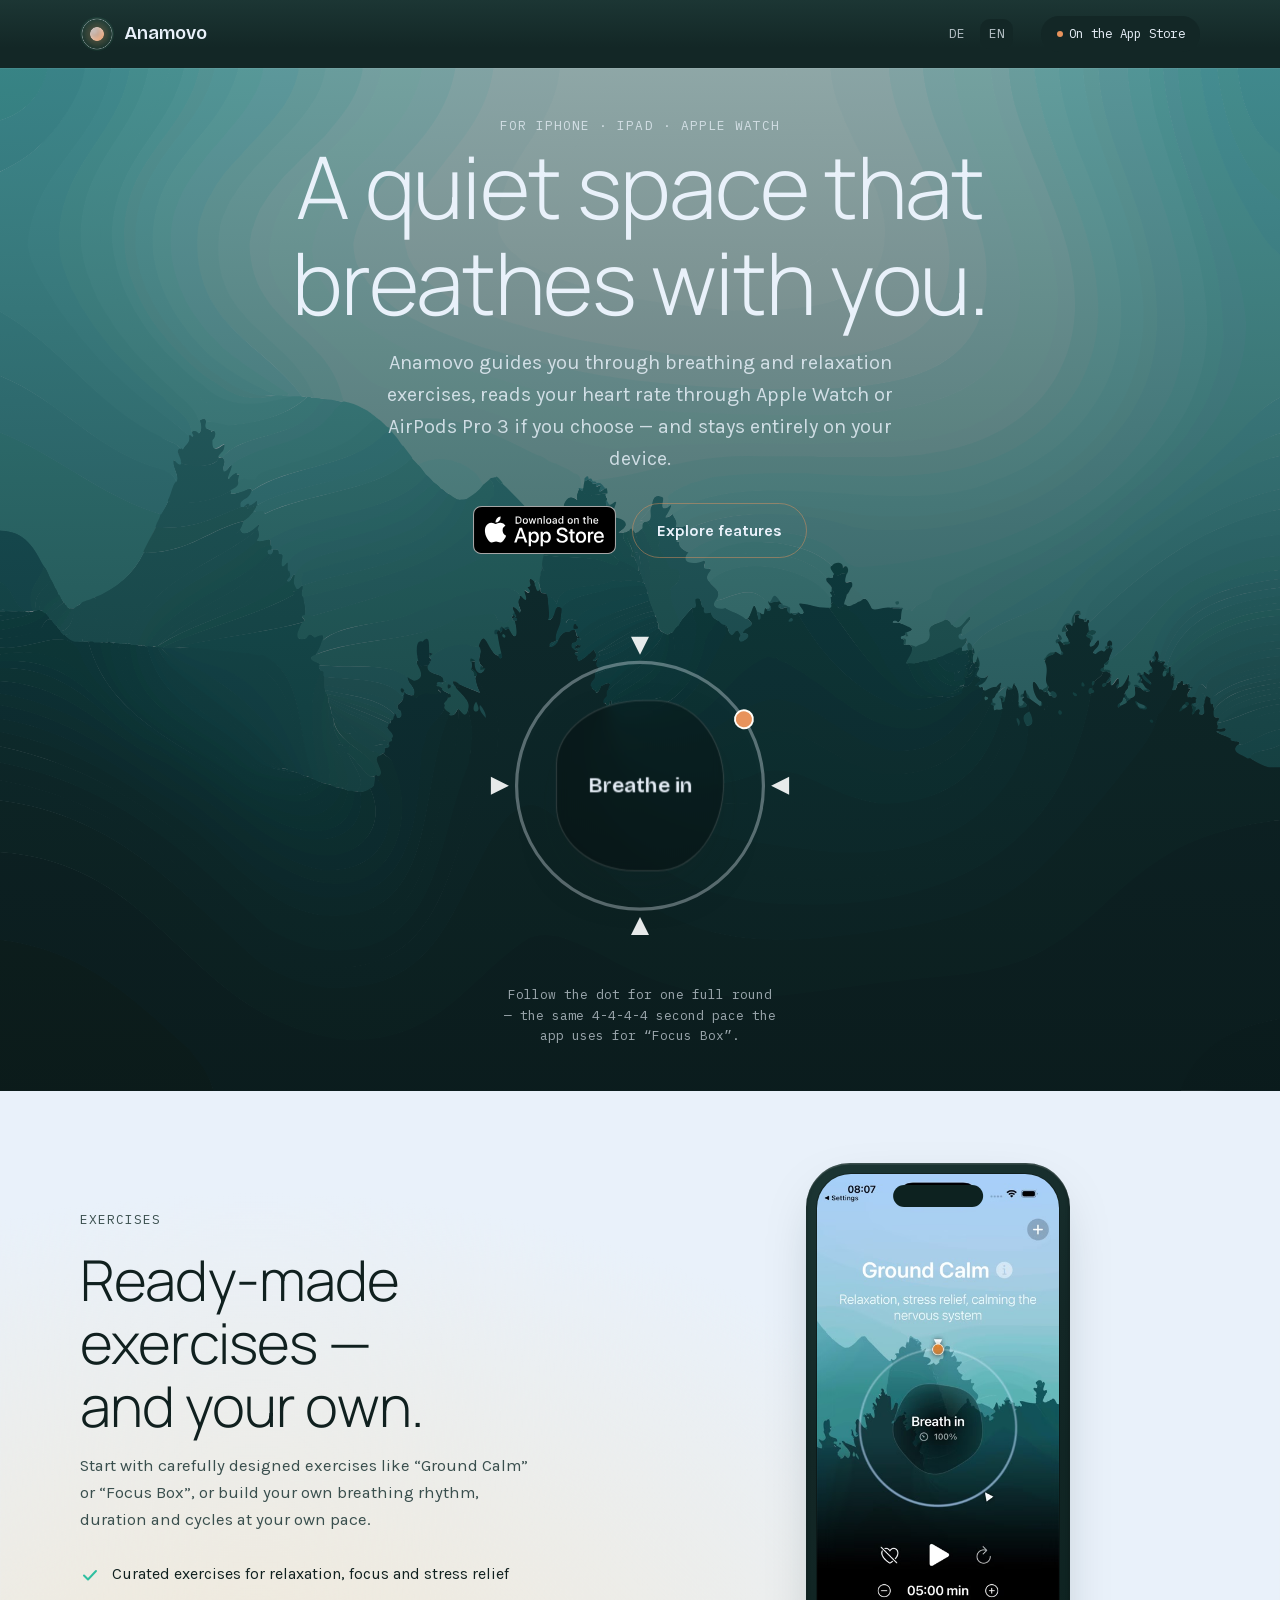
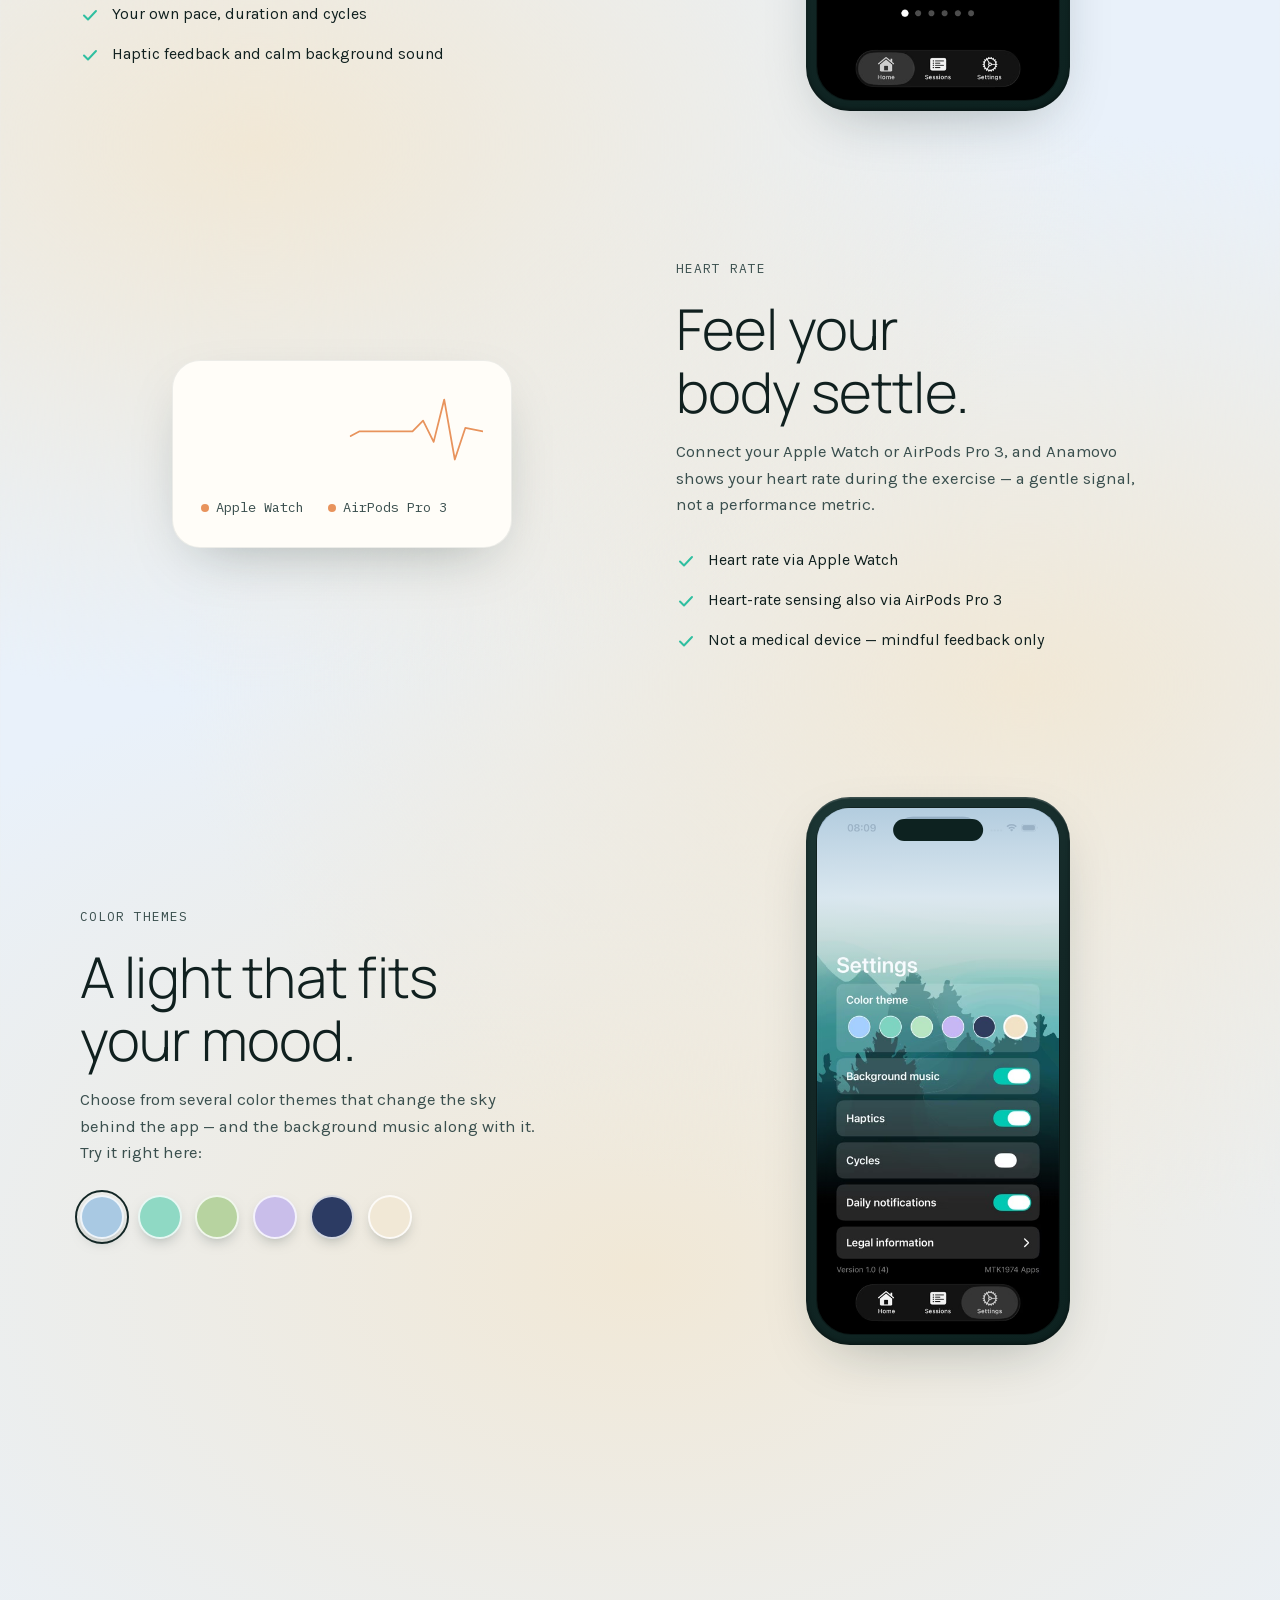
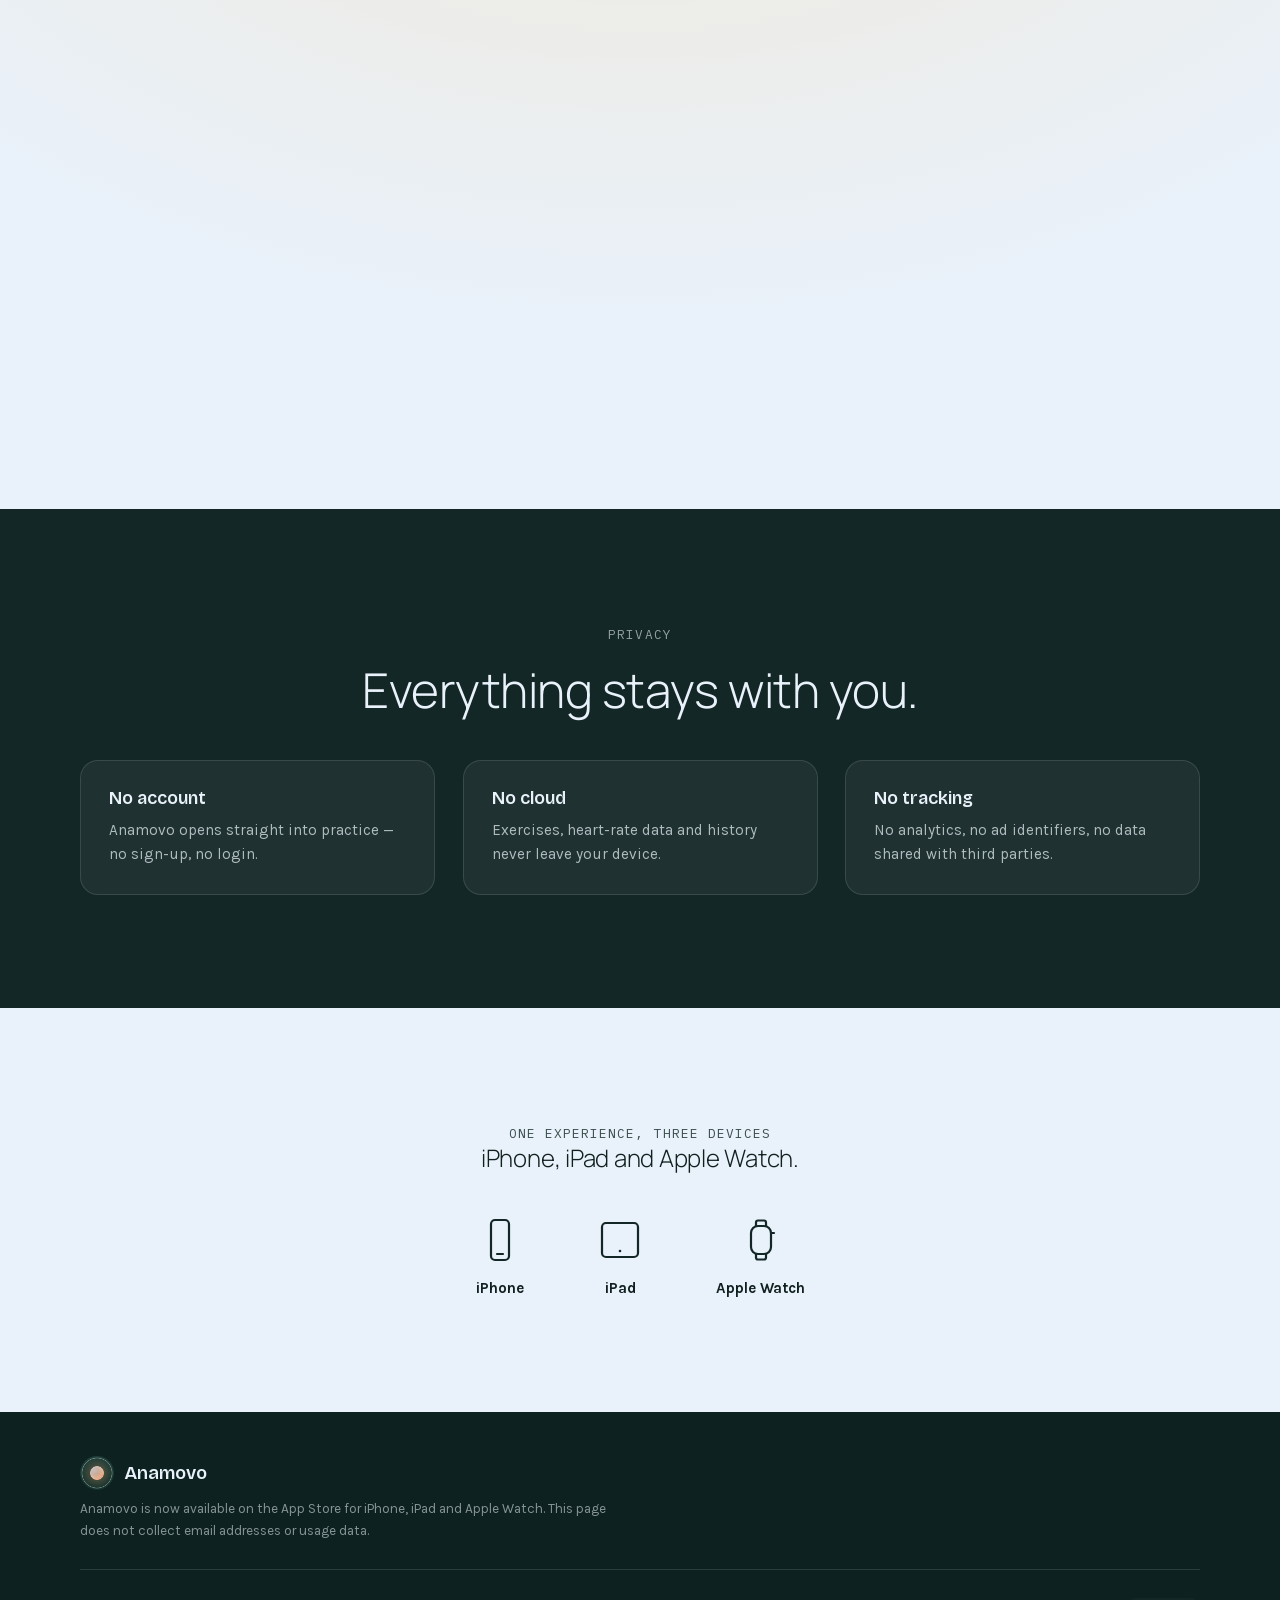
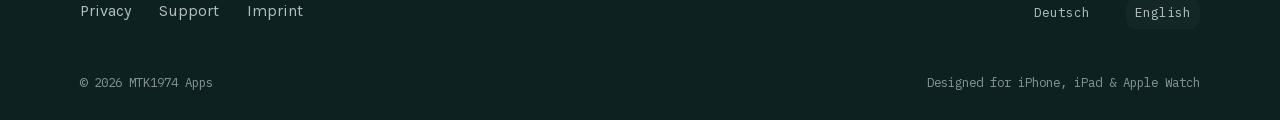
==== en/index.html @ ee4d99fd "Add files via upload" ====
<!doctype html>
<html lang="en">
<head>
<meta charset="utf-8">
<meta name="viewport" content="width=device-width, initial-scale=1">
<title>Anamovo — Breathing &amp; Relaxation for iPhone, iPad &amp; Apple Watch</title>
<meta name="description" content="Anamovo is a breathing and relaxation app for iPhone, iPad and Apple Watch with heart-rate sensing, custom exercises and color themes. Everything stays on your device.">

<!-- Open Graph / social -->
<meta property="og:type" content="website">
<meta property="og:site_name" content="Anamovo">
<meta property="og:locale" content="en_US">
<meta property="og:locale:alternate" content="de_DE">
<meta property="og:title" content="Anamovo — Breathing &amp; Relaxation for iPhone, iPad &amp; Apple Watch">
<meta property="og:description" content="Anamovo is a breathing and relaxation app for iPhone, iPad and Apple Watch with heart-rate sensing, custom exercises and color themes. Everything stays on your device.">
<meta property="og:url" content="https://www.anamovo.com/en/index.html">
<meta property="og:image" content="https://www.anamovo.com/assets/img/og-en.png">
<meta property="og:image:width" content="1200">
<meta property="og:image:height" content="630">
<meta property="og:image:alt" content="Anamovo — breathing &amp; relaxation app for iPhone, iPad and Apple Watch">
<meta name="twitter:card" content="summary_large_image">
<meta name="twitter:title" content="Anamovo — Breathing &amp; Relaxation for iPhone, iPad &amp; Apple Watch">
<meta name="twitter:description" content="Anamovo is a breathing and relaxation app for iPhone, iPad and Apple Watch with heart-rate sensing, custom exercises and color themes. Everything stays on your device.">
<meta name="twitter:image" content="https://www.anamovo.com/assets/img/og-en.png">
<link rel="canonical" href="./index.html">
<link rel="alternate" hreflang="en" href="./index.html">
<link rel="alternate" hreflang="de" href="../index.html">
<script>
  (function () {
    try {
      if (localStorage.getItem("anamovoLang")) return;
      localStorage.setItem("anamovoLang", "1");
      var current = document.documentElement.lang.slice(0, 2);
      var preferred = ((navigator.languages && navigator.languages[0]) || navigator.language || "").slice(0, 2).toLowerCase();
      var want = preferred === "de" ? "de" : "en";
      if (want === current) return;
      var alt = document.querySelector('link[hreflang="' + want + '"]');
      if (alt) location.replace(alt.href);
    } catch (e) {}
  })();
</script>
<link rel="icon" href="../assets/img/favicon-32.png?v=2" sizes="32x32">
<link rel="icon" href="../assets/img/favicon-16.png?v=2" sizes="16x16">
<link rel="apple-touch-icon" href="../assets/img/apple-touch-icon.png?v=2">
<meta name="theme-color" content="#132726">
<link rel="preload" href="../assets/fonts/bricolage-grotesque-var-latin.woff2" as="font" type="font/woff2" crossorigin>
<link rel="preload" href="../assets/fonts/manrope-var-latin.woff2" as="font" type="font/woff2" crossorigin>
<link rel="preload" href="../assets/fonts/karla-400-latin.woff2" as="font" type="font/woff2" crossorigin>
<link rel="stylesheet" href="../assets/css/fonts.css?v=46">
<link rel="stylesheet" href="../assets/css/styles.css?v=58">
</head>
<body data-glow-proto>
<a class="skip-link" href="#content">Skip to content</a>

<header class="site-nav">
  <div class="container">
    <a class="wordmark" href="#top">
      <img class="icon-mark" src="../assets/img/icon-mark.png" alt="" width="32" height="32">
      Anamovo
    </a>
    <div class="nav-right">
      <nav class="lang-switch" aria-label="Language">
        <a href="../index.html">DE</a>
        <a href="./index.html" aria-current="true">EN</a>
      </nav>
      <a class="pill-badge" href="https://www.apple.com/app-store/"><span class="dot"></span>On the App Store</a>
    </div>
  </div>
</header>

<main id="content">
  <section class="hero" id="top">
    <div class="container hero-inner">
      <p class="eyebrow">For iPhone · iPad · Apple Watch</p>
      <h1>A quiet space that breathes with you.</h1>
      <p class="lede">Anamovo guides you through breathing and relaxation exercises, reads your heart rate through Apple&nbsp;Watch or AirPods&nbsp;Pro&nbsp;3 if you choose — and stays entirely on your device.</p>

      <div class="hero-actions">
        <a class="app-store-badge" href="https://www.apple.com/app-store/"><img src="../assets/svg/app-store-badge-en.svg" alt="Download on the App Store" width="120" height="40"></a>
        <a class="btn btn-ghost" href="#features">Explore features</a>
      </div>

      <div class="breath-stage">
        <div class="breath-ring-wrap" data-breath-ring data-phases='["Breathe in","Hold","Breathe out","Hold"]'>
          <svg viewBox="0 0 280 280" aria-hidden="true">
            <circle class="breath-track" cx="140" cy="140" r="96"/>
            <polygon class="breath-fixed-tick" points="140,38 133,24 147,24"/>
            <polygon class="breath-fixed-tick" points="242,140 256,133 256,147"/>
            <polygon class="breath-fixed-tick" points="140,242 133,256 147,256"/>
            <polygon class="breath-fixed-tick" points="38,140 24,133 24,147"/>
            <g class="breath-marker" data-breath-marker>
              <circle class="breath-marker-dot" cx="140" cy="44" r="7"/>
            </g>
          </svg>
          <div class="breath-core">
            <span class="breath-label" data-breath-label>Breathe in</span>
          </div>
        </div>
        <p class="breath-hint">Follow the dot for one full round — the same 4-4-4-4 second pace the app uses for “Focus Box”.</p>
      </div>
    </div>
  </section>

  <section class="feature" id="features">
    <div class="container">
      <div>
        <p class="eyebrow">Exercises</p>
        <h2>Ready-made exercises — and your own.</h2>
        <p class="lede">Start with carefully designed exercises like “Ground Calm” or “Focus Box”, or build your own breathing rhythm, duration and cycles at your own pace.</p>
        <ul class="feature-list">
          <li><svg width="20" height="20" viewBox="0 0 20 20" fill="none" aria-hidden="true"><path d="M4 10.5L8 14.5L16 6" stroke="currentColor" stroke-width="2" stroke-linecap="round" stroke-linejoin="round"/></svg><span>Curated exercises for relaxation, focus and stress relief</span></li>
          <li><svg width="20" height="20" viewBox="0 0 20 20" fill="none" aria-hidden="true"><path d="M4 10.5L8 14.5L16 6" stroke="currentColor" stroke-width="2" stroke-linecap="round" stroke-linejoin="round"/></svg><span>Your own pace, duration and cycles</span></li>
          <li><svg width="20" height="20" viewBox="0 0 20 20" fill="none" aria-hidden="true"><path d="M4 10.5L8 14.5L16 6" stroke="currentColor" stroke-width="2" stroke-linecap="round" stroke-linejoin="round"/></svg><span>Haptic feedback and calm background sound</span></li>
        </ul>
      </div>
      <div class="device-frame">
        <picture><source srcset="../assets/img/shot-exercises.avif" type="image/avif"><img src="../assets/img/shot-exercises.jpg" alt="Anamovo on iPhone: the “Ground Calm” exercise with breathing ring and 5-minute timer." loading="lazy" width="414" height="900"></picture>
      </div>
    </div>
  </section>

  <section class="feature reverse">
    <div class="container">
      <div>
        <p class="eyebrow">Heart rate</p>
        <h2>Feel your body settle.</h2>
        <p class="lede">Connect your Apple&nbsp;Watch or AirPods&nbsp;Pro&nbsp;3, and Anamovo shows your heart rate during the exercise — a gentle signal, not a performance metric.</p>
        <ul class="feature-list">
          <li><svg width="20" height="20" viewBox="0 0 20 20" fill="none" aria-hidden="true"><path d="M4 10.5L8 14.5L16 6" stroke="currentColor" stroke-width="2" stroke-linecap="round" stroke-linejoin="round"/></svg><span>Heart rate via Apple Watch</span></li>
          <li><svg width="20" height="20" viewBox="0 0 20 20" fill="none" aria-hidden="true"><path d="M4 10.5L8 14.5L16 6" stroke="currentColor" stroke-width="2" stroke-linecap="round" stroke-linejoin="round"/></svg><span>Heart-rate sensing also via AirPods Pro 3</span></li>
          <li><svg width="20" height="20" viewBox="0 0 20 20" fill="none" aria-hidden="true"><path d="M4 10.5L8 14.5L16 6" stroke="currentColor" stroke-width="2" stroke-linecap="round" stroke-linejoin="round"/></svg><span>Not a medical device — mindful feedback only</span></li>
        </ul>
      </div>
      <div class="pulse-panel" aria-hidden="true">
        <svg viewBox="0 0 400 120" preserveAspectRatio="none">
          <path class="pulse-line" d="M0,60 L40,60 L55,45 L70,75 L85,15 L100,100 L115,55 L140,60 L180,60 L195,50 L210,68 L225,60 L260,60 L300,60 L315,45 L330,75 L345,15 L360,100 L375,55 L400,60"/>
        </svg>
        <div class="pulse-devices">
          <span><span class="swatch"></span>Apple Watch</span>
          <span><span class="swatch"></span>AirPods Pro 3</span>
        </div>
      </div>
    </div>
  </section>

  <section class="feature">
    <div class="container">
      <div>
        <p class="eyebrow">Color themes</p>
        <h2>A light that fits your mood.</h2>
        <p class="lede">Choose from several color themes that change the sky behind the app — and the background music along with it. Try it right here:</p>
        <div class="theme-swatches" role="group" aria-label="Color theme preview">
          <button class="theme-swatch" type="button" style="background:#A9C9E3" data-theme-color="#dceaf6" data-theme-color-2="#a9c9e3" aria-pressed="true" aria-label="Sky theme"></button>
          <button class="theme-swatch" type="button" style="background:#8FD9C4" data-theme-color="#dff5ee" data-theme-color-2="#8fd9c4" aria-pressed="false" aria-label="Mint theme"></button>
          <button class="theme-swatch" type="button" style="background:#B7D3A0" data-theme-color="#e9f2df" data-theme-color-2="#b7d3a0" aria-pressed="false" aria-label="Sage theme"></button>
          <button class="theme-swatch" type="button" style="background:#C9BEEA" data-theme-color="#efeafa" data-theme-color-2="#c9beea" aria-pressed="false" aria-label="Lavender theme"></button>
          <button class="theme-swatch" type="button" style="background:#2C3B63" data-theme-color="#3d4f80" data-theme-color-2="#151d33" aria-pressed="false" aria-label="Night theme"></button>
          <button class="theme-swatch" type="button" style="background:#F1E8D6" data-theme-color="#faf5ea" data-theme-color-2="#f1e8d6" aria-pressed="false" aria-label="Sand theme"></button>
        </div>
      </div>
      <div class="device-frame theme-demo" data-theme-demo>
        <picture><source srcset="../assets/img/shot-themes.avif" type="image/avif"><img src="../assets/img/shot-themes.jpg" alt="Anamovo settings: six selectable color themes plus toggles for background music, haptics and reminders." loading="lazy" width="414" height="900"></picture>
      </div>
    </div>
  </section>

  <section class="feature reverse">
    <div class="container">
      <div>
        <p class="eyebrow">Reminders &amp; history</p>
        <h2>A quiet habit made visible.</h2>
        <p class="lede">Get a gentle nudge to practice, and see in the calendar when you took the time — every session is stored locally with its data.</p>
        <ul class="feature-list">
          <li><svg width="20" height="20" viewBox="0 0 20 20" fill="none" aria-hidden="true"><path d="M4 10.5L8 14.5L16 6" stroke="currentColor" stroke-width="2" stroke-linecap="round" stroke-linejoin="round"/></svg><span>Daily reminders</span></li>
          <li><svg width="20" height="20" viewBox="0 0 20 20" fill="none" aria-hidden="true"><path d="M4 10.5L8 14.5L16 6" stroke="currentColor" stroke-width="2" stroke-linecap="round" stroke-linejoin="round"/></svg><span>Calendar of every completed session</span></li>
          <li><svg width="20" height="20" viewBox="0 0 20 20" fill="none" aria-hidden="true"><path d="M4 10.5L8 14.5L16 6" stroke="currentColor" stroke-width="2" stroke-linecap="round" stroke-linejoin="round"/></svg><span>All data stays on your device</span></li>
        </ul>
      </div>
      <div class="device-frame">
        <picture><source srcset="../assets/img/shot-sessions.avif" type="image/avif"><img src="../assets/img/shot-sessions.jpg" alt="Anamovo session calendar for January showing completed exercises per day." loading="lazy" width="414" height="900"></picture>
      </div>
    </div>
  </section>

  <section class="manifesto">
    <div class="container">
      <p class="eyebrow">Privacy</p>
      <h2>Everything stays with you.</h2>
      <div class="manifesto-grid">
        <article>
          <h3>No account</h3>
          <p>Anamovo opens straight into practice — no sign-up, no login.</p>
        </article>
        <article>
          <h3>No cloud</h3>
          <p>Exercises, heart-rate data and history never leave your device.</p>
        </article>
        <article>
          <h3>No tracking</h3>
          <p>No analytics, no ad identifiers, no data shared with third parties.</p>
        </article>
      </div>
    </div>
  </section>

  <section class="platforms">
    <div class="container">
      <p class="eyebrow">One experience, three devices</p>
      <h2>iPhone, iPad and Apple Watch.</h2>
      <ul class="platform-row">
        <li>
          <svg viewBox="0 0 48 48" fill="none" aria-hidden="true"><rect x="15" y="4" width="18" height="40" rx="4" stroke="currentColor" stroke-width="2.2"/><line x1="21" y1="38" x2="27" y2="38" stroke="currentColor" stroke-width="2.2" stroke-linecap="round"/></svg>
          <span>iPhone</span>
        </li>
        <li>
          <svg viewBox="0 0 48 48" fill="none" aria-hidden="true"><rect x="6" y="7" width="36" height="34" rx="4" stroke="currentColor" stroke-width="2.2"/><line x1="24" y1="35" x2="24.02" y2="35" stroke="currentColor" stroke-width="2.6" stroke-linecap="round"/></svg>
          <span>iPad</span>
        </li>
        <li>
          <svg viewBox="0 0 48 48" fill="none" aria-hidden="true"><rect x="14" y="10" width="20" height="28" rx="7" stroke="currentColor" stroke-width="2.2"/><path d="M19 10V6.5C19 5.4 19.9 4.5 21 4.5H27C28.1 4.5 29 5.4 29 6.5V10" stroke="currentColor" stroke-width="2.2"/><path d="M19 38V41.5C19 42.6 19.9 43.5 21 43.5H27C28.1 43.5 29 42.6 29 41.5V38" stroke="currentColor" stroke-width="2.2"/><line x1="34" y1="17" x2="37" y2="17" stroke="currentColor" stroke-width="2.2" stroke-linecap="round"/></svg>
          <span>Apple Watch</span>
        </li>
      </ul>
    </div>
  </section>
</main>

<footer class="site-footer">
  <div class="footer-top container">
    <a class="wordmark footer-wordmark" href="#top">
      <img class="icon-mark" src="../assets/img/icon-mark.png" alt="" width="32" height="32">
      Anamovo
    </a>
    <p class="footer-note">Anamovo is now available on the App Store for iPhone, iPad and Apple Watch. This page does not collect email addresses or usage data.</p>
  </div>
  <div class="footer-grid container">
    <nav aria-label="Legal">
      <a href="privacy.html">Privacy</a>
      <a href="support.html">Support</a>
      <a href="imprint.html">Imprint</a>
    </nav>
    <nav class="lang-switch" aria-label="Language">
      <a href="../index.html">Deutsch</a>
      <a href="./index.html" aria-current="true">English</a>
    </nav>
  </div>
  <div class="footer-meta container">
    <span>© 2026 MTK1974 Apps</span>
    <span>Designed for iPhone, iPad &amp; Apple Watch</span>
  </div>
</footer>

<script src="../assets/js/main.js?v=50"></script>
</body>
</html>
---- assets/css/fonts.css ----
/* Self-hosted fonts — no third-party request (aligns with the app's on-device
   privacy promise). latin + latin-ext only. */

@font-face {
  font-family: 'Bricolage Grotesque';
  font-style: normal;
  font-weight: 500 800;
  font-display: swap;
  src: url('../fonts/bricolage-grotesque-var-latin-ext.woff2') format('woff2');
  unicode-range: U+0100-02BA, U+02BD-02C5, U+02C7-02CC, U+02CE-02D7, U+02DD-02FF, U+0304, U+0308, U+0329, U+1D00-1DBF, U+1E00-1E9F, U+1EF2-1EFF, U+2020, U+20A0-20AB, U+20AD-20C0, U+2113, U+2C60-2C7F, U+A720-A7FF;
}

@font-face {
  font-family: 'Bricolage Grotesque';
  font-style: normal;
  font-weight: 500 800;
  font-display: swap;
  src: url('../fonts/bricolage-grotesque-var-latin.woff2') format('woff2');
  unicode-range: U+0000-00FF, U+0131, U+0152-0153, U+02BB-02BC, U+02C6, U+02DA, U+02DC, U+0304, U+0308, U+0329, U+2000-206F, U+20AC, U+2122, U+2191, U+2193, U+2212, U+2215, U+FEFF, U+FFFD;
}

@font-face {
  font-family: 'Manrope';
  font-style: normal;
  font-weight: 200 800;
  font-display: swap;
  src: url('../fonts/manrope-var-latin-ext.woff2') format('woff2');
  unicode-range: U+0100-02BA, U+02BD-02C5, U+02C7-02CC, U+02CE-02D7, U+02DD-02FF, U+0304, U+0308, U+0329, U+1D00-1DBF, U+1E00-1E9F, U+1EF2-1EFF, U+2020, U+20A0-20AB, U+20AD-20C0, U+2113, U+2C60-2C7F, U+A720-A7FF;
}

@font-face {
  font-family: 'Manrope';
  font-style: normal;
  font-weight: 200 800;
  font-display: swap;
  src: url('../fonts/manrope-var-latin.woff2') format('woff2');
  unicode-range: U+0000-00FF, U+0131, U+0152-0153, U+02BB-02BC, U+02C6, U+02DA, U+02DC, U+0304, U+0308, U+0329, U+2000-206F, U+20AC, U+2122, U+2191, U+2193, U+2212, U+2215, U+FEFF, U+FFFD;
}

@font-face {
  font-family: 'IBM Plex Mono';
  font-style: normal;
  font-weight: 400;
  font-display: swap;
  src: url('../fonts/ibm-plex-mono-400-latin-ext.woff2') format('woff2');
  unicode-range: U+0100-02BA, U+02BD-02C5, U+02C7-02CC, U+02CE-02D7, U+02DD-02FF, U+0304, U+0308, U+0329, U+1D00-1DBF, U+1E00-1E9F, U+1EF2-1EFF, U+2020, U+20A0-20AB, U+20AD-20C0, U+2113, U+2C60-2C7F, U+A720-A7FF;
}

@font-face {
  font-family: 'IBM Plex Mono';
  font-style: normal;
  font-weight: 400;
  font-display: swap;
  src: url('../fonts/ibm-plex-mono-400-latin.woff2') format('woff2');
  unicode-range: U+0000-00FF, U+0131, U+0152-0153, U+02BB-02BC, U+02C6, U+02DA, U+02DC, U+0304, U+0308, U+0329, U+2000-206F, U+20AC, U+2122, U+2191, U+2193, U+2212, U+2215, U+FEFF, U+FFFD;
}

@font-face {
  font-family: 'IBM Plex Mono';
  font-style: normal;
  font-weight: 500;
  font-display: swap;
  src: url('../fonts/ibm-plex-mono-500-latin-ext.woff2') format('woff2');
  unicode-range: U+0100-02BA, U+02BD-02C5, U+02C7-02CC, U+02CE-02D7, U+02DD-02FF, U+0304, U+0308, U+0329, U+1D00-1DBF, U+1E00-1E9F, U+1EF2-1EFF, U+2020, U+20A0-20AB, U+20AD-20C0, U+2113, U+2C60-2C7F, U+A720-A7FF;
}

@font-face {
  font-family: 'IBM Plex Mono';
  font-style: normal;
  font-weight: 500;
  font-display: swap;
  src: url('../fonts/ibm-plex-mono-500-latin.woff2') format('woff2');
  unicode-range: U+0000-00FF, U+0131, U+0152-0153, U+02BB-02BC, U+02C6, U+02DA, U+02DC, U+0304, U+0308, U+0329, U+2000-206F, U+20AC, U+2122, U+2191, U+2193, U+2212, U+2215, U+FEFF, U+FFFD;
}

@font-face {
  font-family: 'Karla';
  font-style: normal;
  font-weight: 400;
  font-display: swap;
  src: url('../fonts/karla-400-latin-ext.woff2') format('woff2');
  unicode-range: U+0100-02BA, U+02BD-02C5, U+02C7-02CC, U+02CE-02D7, U+02DD-02FF, U+0304, U+0308, U+0329, U+1D00-1DBF, U+1E00-1E9F, U+1EF2-1EFF, U+2020, U+20A0-20AB, U+20AD-20C0, U+2113, U+2C60-2C7F, U+A720-A7FF;
}

@font-face {
  font-family: 'Karla';
  font-style: normal;
  font-weight: 400;
  font-display: swap;
  src: url('../fonts/karla-400-latin.woff2') format('woff2');
  unicode-range: U+0000-00FF, U+0131, U+0152-0153, U+02BB-02BC, U+02C6, U+02DA, U+02DC, U+0304, U+0308, U+0329, U+2000-206F, U+20AC, U+2122, U+2191, U+2193, U+2212, U+2215, U+FEFF, U+FFFD;
}

@font-face {
  font-family: 'Karla';
  font-style: normal;
  font-weight: 500;
  font-display: swap;
  src: url('../fonts/karla-500-latin-ext.woff2') format('woff2');
  unicode-range: U+0100-02BA, U+02BD-02C5, U+02C7-02CC, U+02CE-02D7, U+02DD-02FF, U+0304, U+0308, U+0329, U+1D00-1DBF, U+1E00-1E9F, U+1EF2-1EFF, U+2020, U+20A0-20AB, U+20AD-20C0, U+2113, U+2C60-2C7F, U+A720-A7FF;
}

@font-face {
  font-family: 'Karla';
  font-style: normal;
  font-weight: 500;
  font-display: swap;
  src: url('../fonts/karla-500-latin.woff2') format('woff2');
  unicode-range: U+0000-00FF, U+0131, U+0152-0153, U+02BB-02BC, U+02C6, U+02DA, U+02DC, U+0304, U+0308, U+0329, U+2000-206F, U+20AC, U+2122, U+2191, U+2193, U+2212, U+2215, U+FEFF, U+FFFD;
}

@font-face {
  font-family: 'Karla';
  font-style: normal;
  font-weight: 700;
  font-display: swap;
  src: url('../fonts/karla-700-latin-ext.woff2') format('woff2');
  unicode-range: U+0100-02BA, U+02BD-02C5, U+02C7-02CC, U+02CE-02D7, U+02DD-02FF, U+0304, U+0308, U+0329, U+1D00-1DBF, U+1E00-1E9F, U+1EF2-1EFF, U+2020, U+20A0-20AB, U+20AD-20C0, U+2113, U+2C60-2C7F, U+A720-A7FF;
}

@font-face {
  font-family: 'Karla';
  font-style: normal;
  font-weight: 700;
  font-display: swap;
  src: url('../fonts/karla-700-latin.woff2') format('woff2');
  unicode-range: U+0000-00FF, U+0131, U+0152-0153, U+02BB-02BC, U+02C6, U+02DA, U+02DC, U+0304, U+0308, U+0329, U+2000-206F, U+20AC, U+2122, U+2191, U+2193, U+2212, U+2215, U+FEFF, U+FFFD;
}
---- assets/css/styles.css ----
/* ==========================================================================
   Anamovo — Marketing site
   Tokens derived from the app's own screenshots (dawn/dusk sky over a
   mountain silhouette, teal accent, ember progress dot, glass cards).
   ========================================================================== */

:root {
  --dawn: #e9f1fa;
  --dusk-sand: #f1e8d6;
  --pine-shadow: #132726;
  --pine-shadow-2: #0d2220;
  --signal-teal: #2fbfa0;
  --ember: #e8935c;

  --ink: #10201f;
  --ink-soft: #3a4f4e;
  --paper: #fffdf8;
  --glass: rgba(255, 255, 255, 0.5);
  --glass-border: rgba(255, 255, 255, 0.65);

  --font-display: "Bricolage Grotesque", "Segoe UI", system-ui, sans-serif;
  --font-headline: "Manrope", "Segoe UI", system-ui, sans-serif;
  --font-body: "Karla", "Segoe UI", system-ui, sans-serif;
  --font-mono: "IBM Plex Mono", ui-monospace, SFMono-Regular, monospace;

  --space-1: 0.5rem;
  --space-2: 1rem;
  --space-3: 1.75rem;
  --space-4: 2.75rem;
  --space-5: 4.5rem;
  --space-6: 7rem;

  --radius-l: 28px;
  --radius-m: 18px;
  --radius-s: 10px;

  --container: 1120px;

  --shadow-soft: 0 20px 60px -25px rgba(13, 34, 32, 0.35);
  --ease: cubic-bezier(0.22, 0.61, 0.36, 1);
}

/* ---- Reset ---- */
*, *::before, *::after { box-sizing: border-box; }
html {
  -webkit-text-size-adjust: 100%;
  scroll-behavior: smooth;
  /* Keeps anchor jumps (wordmark → #top, "Funktionen entdecken" → #funktionen)
     from landing partly behind the sticky nav (~68px tall). */
  scroll-padding-top: 84px;
}
@media (prefers-reduced-motion: reduce) {
  html { scroll-behavior: auto; }
}
body {
  margin: 0;
  font-family: var(--font-body);
  color: var(--ink);
  background: var(--dawn);
  line-height: 1.6;
  font-size: 1rem;
  overflow-x: hidden;
}

/* PROTOTYPE (2026-08-18, not decided): soft ambient glow behind the
   light-register sections, echoing the low-contrast warm-to-cool gradients
   on reference sites like Oura, instead of a flat single color. Scrolls
   normally with the page (no parallax/fixed attachment).
   Deliberately ONE continuous background on <body> — not per-section —
   because per-section backgrounds (the first attempt) created a visible
   hard seam at every section boundary, which Oura's own version never
   has. Several soft radial "pools" at different vertical offsets, each
   fading to `transparent` (not restating --dawn) so they blend into each
   other and into the base color with no visible edges, however section
   boundaries happen to fall across them. Positions are approximate
   (vh-based, since body's own top is hidden behind the opaque hero and
   its real height varies) — nudge the vh offsets if a pool lands
   noticeably off from a section once the hero's real height is known at
   a given viewport. Toggle by adding/removing data-glow-proto on <body>. */
body[data-glow-proto] {
  background:
    radial-gradient(ellipse 1300px 850px at 20% calc(105vh + 800px), var(--dusk-sand) 0%, transparent 65%),
    radial-gradient(ellipse 1300px 850px at 80% calc(165vh + 800px), var(--dusk-sand) 0%, transparent 65%),
    radial-gradient(ellipse 1500px 1000px at 50% calc(230vh + 800px), var(--dusk-sand) 0%, transparent 65%) var(--dawn);
}
img { max-width: 100%; height: auto; display: block; }
h1, h2 { font-family: var(--font-headline); line-height: 1.12; margin: 0; font-weight: 300; letter-spacing: -0.01em; text-wrap: balance; }
h3 { font-family: var(--font-display); line-height: 1.08; margin: 0; font-weight: 600; text-wrap: balance; }
p { margin: 0; }
a { color: inherit; }
ul { margin: 0; padding: 0; list-style: none; }
button { font: inherit; }

:focus-visible {
  outline: 2.5px solid var(--signal-teal);
  outline-offset: 3px;
  border-radius: 4px;
}

/* Theme the browser-owned surfaces from the palette, not the OS defaults. */
::selection {
  background: rgba(47, 191, 160, 0.22);
  color: var(--ink);
}
:root {
  accent-color: var(--signal-teal);
  caret-color: var(--signal-teal);
}

.container {
  width: min(100% - 2.5rem, var(--container));
  margin-inline: auto;
}

.visually-hidden {
  position: absolute;
  width: 1px; height: 1px;
  overflow: hidden;
  clip: rect(0 0 0 0);
  white-space: nowrap;
}

.skip-link {
  position: absolute;
  left: 1rem; top: -60px;
  background: var(--pine-shadow);
  color: var(--dawn);
  padding: 0.75rem 1.25rem;
  border-radius: var(--radius-s);
  z-index: 100;
  transition: top 0.2s var(--ease);
}
.skip-link:focus { top: 1rem; }

/* ---- Eyebrow / mono labels ---- */
.eyebrow {
  font-family: var(--font-mono);
  font-size: 0.8rem;
  letter-spacing: 0.08em;
  text-transform: uppercase;
  color: var(--ink-soft);
  display: inline-flex;
  align-items: center;
  gap: 0.5em;
}

/* ==========================================================================
   Nav
   ========================================================================== */
.site-nav {
  position: sticky;
  top: 0;
  z-index: 40;
  padding: var(--space-2) 0;
  background: linear-gradient(to bottom, rgba(233, 241, 250, 0.92), rgba(233, 241, 250, 0.7) 70%, transparent);
  backdrop-filter: blur(10px);
}
.site-nav .container {
  display: flex;
  align-items: center;
  justify-content: space-between;
  gap: var(--space-2);
}
.wordmark {
  display: inline-flex;
  align-items: center;
  gap: 0.6rem;
  font-family: var(--font-display);
  font-weight: 600;
  font-size: 1.15rem;
  text-decoration: none;
  color: var(--ink);
}
.wordmark .icon-mark { width: 34px; height: 34px; border-radius: 50%; flex-shrink: 0; display: block; }

.nav-right {
  display: flex;
  align-items: center;
  gap: var(--space-3);
}
.lang-switch {
  display: flex;
  gap: 0.4rem;
  font-family: var(--font-mono);
  font-size: 0.8rem;
}
.lang-switch a {
  text-decoration: none;
  padding: 0.3rem 0.55rem;
  border-radius: var(--radius-s);
  color: var(--ink-soft);
}
.lang-switch a[aria-current="true"] {
  background: var(--pine-shadow);
  color: var(--dawn);
}
.lang-switch a:not([aria-current="true"]):hover { background: rgba(19, 39, 38, 0.08); }

.pill-badge {
  display: inline-flex;
  align-items: center;
  font-family: var(--font-mono);
  font-size: 0.78rem;
  letter-spacing: 0.02em;
  background: var(--pine-shadow);
  color: var(--dawn);
  padding: 0.5rem 0.95rem;
  border-radius: 999px;
  white-space: nowrap;
  text-decoration: none;
  transition: transform 0.18s var(--ease);
}
.pill-badge:hover { transform: translateY(-2px); }
.pill-badge .dot {
  display: inline-block;
  width: 6px; height: 6px;
  border-radius: 50%;
  background: var(--ember);
  margin-right: 0.5em;
}

/* ==========================================================================
   Hero
   ========================================================================== */
/* Full-bleed fog/mountain art behind the hero (2026-08-18) — replaced the
   flat sky-gradient hero. Chosen over the alternative (fog art confined to
   the bottom horizon strip only) because that read as an awkwardly narrow,
   cropped sliver; the full-bleed treatment gives the art room to breathe. */
.hero {
  position: relative;
  padding-top: var(--space-4);
  background:
    linear-gradient(180deg, rgba(8, 20, 19, 0.22) 0%, rgba(8, 20, 19, 0.7) 100%),
    url('../svg/hero-fog.svg') center bottom / cover no-repeat;
}
.hero .eyebrow { color: rgba(233, 241, 250, 0.75); }
.hero h1 { color: var(--dawn); }
.hero .lede { color: rgba(233, 241, 250, 0.82); }
.hero .btn-primary { background: var(--dawn); color: var(--pine-shadow); }
.hero .btn-ghost { border-color: rgba(232, 147, 92, 0.45); color: var(--dawn); }
.hero .btn-ghost:hover { background: rgba(232, 147, 92, 0.14); border-color: rgba(232, 147, 92, 0.7); }
.hero .breath-track { stroke: rgba(233, 241, 250, 0.35); }
.hero .breath-fixed-tick { fill: #fff; opacity: 0.9; }
.hero .breath-core {
  background: rgba(0, 0, 0, 0.32);
  border-color: rgba(255, 255, 255, 0.18);
}
.hero .breath-label { color: var(--dawn); }
.hero .breath-hint { color: rgba(233, 241, 250, 0.65); }

/* Nav adapts when it sits over the dark fog hero (fixes the light nav bar
   tearing visibly across the image on scroll). Scoped via :has() so the
   nav needs no class of its own — it just reacts to what's below it, and
   stays in its original light styling on pages with no .hero (legal, 404). */
body:has(.hero) .site-nav {
  /* Fully opaque, no backdrop-filter: macOS Safari 15+ tints its own
     toolbar by sampling the actually-rendered color under it, including
     through backdrop-filter translucency — any blur/alpha here let Safari
     pick up a lighter blended color than intended and show a visible seam
     against the nav's own gradient (confirmed fixed by the user 2026-08-18).
     The gradient below uses two solid opaque stops, not alpha — a subtle
     "lit bezel" sheen like the device frame, with nothing for Safari to
     blend through. */
  background: linear-gradient(180deg, #1c3634, var(--pine-shadow) 70%);
  backdrop-filter: none;
  /* Two shadows in one declaration — a second box-shadow property on the
     same selector would just overwrite this one, not add to it: (1) a
     hairline highlight along the bottom edge for a bit of lift/definition;
     (2) a huge blur-free upward fill (see note below) that pre-covers the
     elastic-overscroll gap above the page with solid pine-shadow. */
  box-shadow: 0 1px 0 rgba(255, 255, 255, 0.06), 0 -100vh 0 0 var(--pine-shadow);
}
body:has(.hero) .wordmark { color: var(--dawn); }
body:has(.hero) .lang-switch a { color: rgba(233, 241, 250, 0.75); }
body:has(.hero) .lang-switch a:not([aria-current="true"]):hover { background: rgba(255, 255, 255, 0.12); }
/* Elastic/rubber-band overscroll (macOS trackpads) briefly reveals the
   canvas above the page. html-background propagation (the "textbook" fix)
   turned out unreliable in practice — the nav's own box-shadow above is
   the more robust version: a blur-free, huge upward fill independent of
   any canvas/background-propagation behavior. Kept here too as a second
   line of defense in case anything ever sits above the nav. */
html:has(.hero) { background: var(--pine-shadow); }

/* PROTOTYPE (2026-08-18, not decided): extends the hero's dark register to
   the whole homepage instead of just the hero. Toggle by adding/removing
   data-dark-proto on <body> — trivially removable, touches nothing else. */
body[data-dark-proto] { background: var(--pine-shadow); }
body[data-dark-proto] .feature .eyebrow { color: rgba(233, 241, 250, 0.65); }
body[data-dark-proto] .feature h2 { color: var(--dawn); }
body[data-dark-proto] .feature .lede { color: rgba(233, 241, 250, 0.75); }
body[data-dark-proto] .feature-list span { color: rgba(233, 241, 250, 0.88); }
body[data-dark-proto] .pulse-panel {
  background: rgba(255, 255, 255, 0.05);
  border-color: rgba(255, 255, 255, 0.12);
  box-shadow: none;
}
body[data-dark-proto] .pulse-devices { color: rgba(233, 241, 250, 0.7); }
body[data-dark-proto] .platforms .eyebrow { color: rgba(233, 241, 250, 0.65); }
body[data-dark-proto] .platforms h2 { color: var(--dawn); }
body[data-dark-proto] .platform-row span { color: rgba(233, 241, 250, 0.88); }
body[data-dark-proto] .platform-row svg { color: rgba(233, 241, 250, 0.75); }

.hero-inner {
  text-align: center;
  padding-bottom: var(--space-4);
}
.hero h1 {
  font-size: clamp(2.8rem, 7.2vw, 5.4rem);
  letter-spacing: -0.015em;
  max-width: 16ch;
  margin-inline: auto;
}
.hero .lede {
  margin: var(--space-2) auto 0;
  max-width: 46ch;
  font-size: clamp(1.05rem, 1.6vw, 1.25rem);
}
.hero-actions {
  margin-top: var(--space-3);
  display: flex;
  justify-content: center;
  align-items: center;
  gap: var(--space-2);
  flex-wrap: wrap;
}
/* Official Apple "Download on the App Store" badge — Apple's guidelines
   require using their unmodified artwork, so this replaces the old
   btn-primary text button rather than being styled to match it exactly. */
.app-store-badge {
  display: inline-flex;
  transition: transform 0.18s var(--ease);
}
.app-store-badge img { height: 48px; width: auto; display: block; }
.app-store-badge:hover { transform: translateY(-2px); }

.btn {
  display: inline-flex;
  align-items: center;
  gap: 0.55rem;
  padding: 0.85rem 1.5rem;
  border-radius: 999px;
  font-weight: 600;
  text-decoration: none;
  border: 1.5px solid transparent;
  min-height: 44px;
  transition: transform 0.18s var(--ease), background 0.18s var(--ease);
}
.btn-primary { background: var(--pine-shadow); color: var(--dawn); }
.btn-primary:hover { transform: translateY(-2px); }
.btn-ghost { border-color: rgba(16, 32, 31, 0.25); color: var(--ink); }
.btn-ghost:hover { background: rgba(16, 32, 31, 0.06); }

/* ---- Breathing ring (signature element) ---- */
.breath-stage {
  margin: var(--space-4) auto 0;
  display: flex;
  flex-direction: column;
  align-items: center;
  gap: var(--space-2);
}
.breath-ring-wrap {
  position: relative;
  width: min(360px, 74vw);
  aspect-ratio: 1;
}
.breath-ring-wrap svg { width: 100%; height: 100%; overflow: visible; }
.breath-track { fill: none; stroke: rgba(16, 32, 31, 0.22); stroke-width: 2.5; }
.breath-fixed-tick { fill: var(--ink-soft); opacity: 0.55; }
.breath-marker-dot { fill: var(--ember); stroke: var(--paper); stroke-width: 1.5; }

.breath-core {
  position: absolute;
  inset: 27%;
  border-radius: 50%;
  background: var(--glass);
  border: 1px solid var(--glass-border);
  backdrop-filter: blur(6px);
  display: flex;
  flex-direction: column;
  align-items: center;
  justify-content: center;
  gap: 0.35rem;
  box-shadow: var(--shadow-soft);
}
.breath-label {
  font-family: var(--font-display);
  font-weight: 600;
  font-size: 1.3rem;
}
.breath-hint {
  font-family: var(--font-mono);
  font-size: 0.8rem;
  color: var(--ink-soft);
  max-width: 34ch;
  text-align: center;
}

/* ==========================================================================
   Feature sections
   ========================================================================== */
.feature {
  padding: var(--space-5) 0;
}
.feature .container {
  display: grid;
  grid-template-columns: 1fr 1fr;
  gap: var(--space-5);
  align-items: center;
}
.feature.reverse .container { direction: rtl; }
.feature.reverse .container > * { direction: ltr; }

.feature h2 {
  font-size: clamp(2.2rem, 4.4vw, 3.6rem);
  letter-spacing: -0.015em;
  margin-top: var(--space-2);
}
.feature .lede {
  margin-top: var(--space-2);
  color: var(--ink-soft);
  max-width: 46ch;
  font-size: 1.05rem;
}
.feature-list {
  margin-top: var(--space-3);
  display: grid;
  gap: 0.9rem;
}
.feature-list li {
  display: flex;
  gap: 0.75rem;
  align-items: flex-start;
}
.feature-list svg { flex-shrink: 0; margin-top: 0.2rem; color: var(--signal-teal); }

/* device frame for real screenshots */
.device-frame {
  position: relative;
  justify-self: center;
  width: min(264px, 76vw);
  border-radius: 44px;
  padding: 11px;
  /* Lit metal bezel: subtle sheen top-left, deepening toward the bottom. */
  background: linear-gradient(150deg, #1c3634, var(--pine-shadow) 42%, var(--pine-shadow-2));
  box-shadow:
    var(--shadow-soft),
    inset 0 1.5px 1px rgba(255, 255, 255, 0.16),
    inset 0 -2px 4px rgba(0, 0, 0, 0.4);
}
.device-frame::before {
  content: "";
  position: absolute;
  top: 22px; left: 50%;
  transform: translateX(-50%);
  width: 34%;
  height: 22px;
  background: var(--pine-shadow-2);
  border-radius: 999px;
  z-index: 2;
}
.device-frame img {
  border-radius: 34px;
  display: block;
  /* Crisp seam where the screen meets the bezel. */
  box-shadow: 0 0 0 1px rgba(0, 0, 0, 0.32);
}

/* Heart-rate illustration */
.pulse-panel {
  justify-self: center;
  width: min(340px, 90vw);
  border-radius: var(--radius-l);
  background: var(--paper);
  border: 1px solid rgba(19, 39, 38, 0.08);
  box-shadow: var(--shadow-soft);
  padding: var(--space-3);
}
.pulse-panel svg { width: 100%; height: auto; }
.pulse-line {
  fill: none;
  stroke: var(--ember);
  stroke-width: 2.5;
  stroke-linecap: round;
  stroke-linejoin: round;
  stroke-dasharray: 400;
  stroke-dashoffset: 400;
  animation: pulse-draw 3.2s var(--ease) infinite;
}
@keyframes pulse-draw {
  0% { stroke-dashoffset: 400; }
  55% { stroke-dashoffset: 0; }
  100% { stroke-dashoffset: -400; }
}
@media (prefers-reduced-motion: reduce) {
  /* No sweeping draw, but a gentle opacity breathe keeps the pulse alive
     (opacity only — safe under reduced motion / iOS Low Power Mode). */
  .pulse-line { stroke-dashoffset: 0; animation: pulse-breathe 3.6s ease-in-out infinite; }
}
@keyframes pulse-breathe {
  0%, 100% { opacity: 0.45; }
  50% { opacity: 1; }
}
.pulse-devices {
  display: flex;
  gap: 1.5rem;
  margin-top: var(--space-2);
  font-family: var(--font-mono);
  font-size: 0.85rem;
  color: var(--ink-soft);
  flex-wrap: wrap;
}
.pulse-devices span { display: inline-flex; align-items: center; gap: 0.45rem; }
.pulse-devices .swatch { width: 8px; height: 8px; border-radius: 50%; background: var(--ember); }

/* ---- Theme swatches (interactive demo) ---- */
/* Picking a theme lights the sky *behind* the phone, mirroring how the app's
   themes recolor the sky behind the exercise — a soft aura, not a bezel tint. */
/* Picking a theme recolours the sky *inside* the phone screen (the top band),
   exactly where the app's own theme gradient lives — not a glow outside it.
   The physical notch (::before, z-index 2) stays above this tint (z-index 1). */
.theme-demo::after {
  content: "";
  position: absolute;
  top: 11px;
  left: 11px;
  right: 11px;
  height: 34%;
  z-index: 1;
  border-top-left-radius: 32px;
  border-top-right-radius: 32px;
  /* Deepest tone at the very top, lightening monotonically as it fades out —
     no mid-gradient dark band. Extra stops keep the tail smooth (no stepping).
     Fades out above the "Settings" title so app UI is never tinted. */
  background: linear-gradient(to bottom,
    var(--sky-2, #a9c9e3) 0%,
    var(--sky-1, #dceaf6) 48%,
    color-mix(in srgb, var(--sky-1, #dceaf6) 40%, transparent) 74%,
    transparent 92%);
  opacity: 0.85;
  pointer-events: none;
  transition: opacity 0.5s var(--ease);
}
@media (prefers-reduced-motion: reduce) {
  .theme-demo::after { transition: none; }
}
@media (prefers-reduced-motion: reduce) {
  .theme-demo::after { transition: none; }
}
.theme-swatches {
  display: flex;
  gap: 0.85rem;
  flex-wrap: wrap;
  margin-top: var(--space-3);
}
.theme-swatch {
  width: 44px; height: 44px;
  border-radius: 50%;
  border: 2px solid rgba(255,255,255,0.8);
  cursor: pointer;
  box-shadow: 0 6px 16px -8px rgba(13,34,32,0.5);
  transition: transform 0.18s var(--ease);
  padding: 0;
}
.theme-swatch:hover, .theme-swatch:focus-visible { transform: scale(1.12); }
.theme-swatch[aria-pressed="true"] { outline: 2.5px solid var(--pine-shadow); outline-offset: 3px; }

/* ==========================================================================
   Privacy manifesto (full-bleed dark)
   ========================================================================== */
.manifesto {
  background: var(--pine-shadow);
  color: var(--dawn);
  padding: var(--space-6) 0;
  text-align: center;
}
.manifesto .eyebrow { color: rgba(233, 241, 250, 0.6); }
.manifesto h2 {
  font-size: clamp(2rem, 4vw, 3rem);
  max-width: 20ch;
  margin: var(--space-2) auto 0;
}
.manifesto-grid {
  margin-top: var(--space-4);
  display: grid;
  grid-template-columns: repeat(3, 1fr);
  gap: var(--space-3);
  text-align: left;
}
.manifesto-grid article {
  background: rgba(255,255,255,0.05);
  border: 1px solid rgba(255,255,255,0.12);
  border-radius: var(--radius-m);
  padding: var(--space-3);
}
.manifesto-grid h3 {
  font-size: 1.1rem;
  color: var(--dawn);
}
.manifesto-grid p {
  margin-top: 0.6rem;
  color: rgba(233, 241, 250, 0.72);
  font-size: 0.95rem;
}

/* ==========================================================================
   Platforms
   ========================================================================== */
.platforms { padding: var(--space-6) 0; text-align: center; }
.platform-row {
  margin-top: var(--space-4);
  display: flex;
  justify-content: center;
  gap: var(--space-5);
  flex-wrap: wrap;
}
.platform-row li {
  display: flex;
  flex-direction: column;
  align-items: center;
  gap: 0.75rem;
  font-weight: 600;
}
.platform-row svg { width: 48px; height: 48px; color: var(--pine-shadow); }
.platform-row span { font-size: 0.95rem; }
.platform-row small {
  font-family: var(--font-mono);
  font-weight: 400;
  color: var(--ink-soft);
  font-size: 0.8rem;
}

/* ==========================================================================
   Footer
   ========================================================================== */
.site-footer {
  background: var(--pine-shadow-2);
  color: rgba(233, 241, 250, 0.75);
}
.footer-top { padding-top: var(--space-4); }
.footer-grid {
  padding-bottom: var(--space-4);
  display: flex;
  justify-content: space-between;
  gap: var(--space-3);
  flex-wrap: wrap;
  border-top: 1px solid rgba(233, 241, 250, 0.12);
  padding-top: var(--space-3);
}
.footer-grid nav { display: flex; gap: var(--space-3); flex-wrap: wrap; }
.footer-grid a { text-decoration: none; color: inherit; }
.footer-grid a:hover { color: var(--dawn); }
.footer-note {
  padding-bottom: var(--space-3);
  font-size: 0.85rem;
  color: rgba(233, 241, 250, 0.55);
  max-width: 60ch;
}
.footer-meta {
  padding-bottom: var(--space-3);
  display: flex;
  justify-content: space-between;
  gap: 1rem;
  flex-wrap: wrap;
  font-family: var(--font-mono);
  font-size: 0.78rem;
  color: rgba(233, 241, 250, 0.55);
}
.footer-wordmark { color: var(--dawn); }
.footer-wordmark svg { color: var(--dawn); }

/* ==========================================================================
   Legal pages (privacy / support / imprint)
   ========================================================================== */
.legal-hero {
  padding: var(--space-5) 0 var(--space-3);
  background: linear-gradient(180deg, var(--dawn), var(--dusk-sand));
}
.legal-hero .eyebrow { margin-bottom: var(--space-2); }
.legal-hero h1 { font-size: clamp(2rem, 4vw, 2.8rem); }
.legal-hero p { margin-top: var(--space-2); color: var(--ink-soft); max-width: 60ch; }

.legal-body { padding: var(--space-4) 0 var(--space-6); }
.legal-body .container { max-width: 760px; }
.legal-body h2 {
  font-size: 1.3rem;
  margin-top: var(--space-4);
  padding-top: var(--space-2);
  border-top: 1px solid rgba(19,39,38,0.1);
}
.legal-body h2:first-child { margin-top: 0; border-top: none; padding-top: 0; }
.legal-body p, .legal-body li { color: var(--ink-soft); margin-top: 0.85rem; }
/* Prose links only — never restyle buttons (they keep their own colours). */
.legal-body a:not(.btn) {
  color: var(--ink);
  text-decoration-line: underline;
  text-decoration-color: rgba(47, 191, 160, 0.5);
  text-decoration-thickness: 1.5px;
  text-underline-offset: 3px;
  transition: text-decoration-color 0.18s var(--ease);
}
.legal-body a:not(.btn):hover { text-decoration-color: var(--signal-teal); }
.legal-body ul { padding-left: 1.2rem; list-style: disc; }
.legal-body li { margin-top: 0.4rem; }
.legal-body strong { color: var(--ink); }

.callout {
  margin-top: var(--space-3);
  padding: var(--space-2) var(--space-3);
  border-radius: var(--radius-m);
  background: rgba(232, 147, 92, 0.12);
  border: 1px solid rgba(232, 147, 92, 0.35);
}
.callout p { color: var(--ink); margin-top: 0; font-size: 0.95rem; }

.placeholder { color: #a8531a; font-weight: 600; }

.support-card {
  margin-top: var(--space-2);
  padding: var(--space-3);
  border-radius: var(--radius-m);
  background: var(--paper);
  border: 1px solid rgba(19,39,38,0.08);
  box-shadow: var(--shadow-soft);
}
.support-card a.btn { margin-top: var(--space-2); }

/* ==========================================================================
   404
   ========================================================================== */
.notfound {
  min-height: 68vh;
  display: grid;
  place-items: center;
  text-align: center;
  padding: var(--space-5) 0;
  background: linear-gradient(180deg, var(--dawn) 0%, #d8e9f3 45%, var(--dusk-sand) 100%);
}
.notfound .container { max-width: 620px; }
.notfound-ring {
  position: relative;
  width: 190px;
  margin: 0 auto var(--space-3);
}
.notfound-ring svg { width: 100%; height: auto; display: block; }
.notfound-code {
  position: absolute;
  inset: 0;
  display: grid;
  place-items: center;
  font-family: var(--font-mono);
  font-size: 2.3rem;
  color: var(--ink);
  letter-spacing: 0.03em;
}
.notfound h1 { font-size: clamp(2rem, 4vw, 2.9rem); }
.notfound .lede {
  margin: var(--space-2) auto 0;
  max-width: 42ch;
  color: var(--ink-soft);
  font-size: clamp(1.05rem, 1.6vw, 1.2rem);
}
.notfound .hero-actions { margin-top: var(--space-3); }

/* ==========================================================================
   Scroll reveal
   The .reveal class is added by JS only when motion is allowed, so no-JS and
   reduced-motion visitors always see fully rendered content.
   ========================================================================== */
.reveal {
  opacity: 0;
  transform: translateY(14px);
  transition: opacity 0.7s var(--ease), transform 0.7s var(--ease);
  will-change: opacity, transform;
}
.reveal.is-visible {
  opacity: 1;
  transform: none;
}

/* ==========================================================================
   Responsive
   ========================================================================== */
@media (max-width: 860px) {
  .feature .container,
  .feature.reverse .container {
    grid-template-columns: 1fr;
    direction: ltr;
    gap: var(--space-3);
    text-align: center;
  }
  .feature .lede { margin-inline: auto; }
  .feature-list { justify-items: center; text-align: left; max-width: 40ch; margin-inline: auto; }
  .manifesto-grid { grid-template-columns: 1fr; text-align: center; }
  .nav-right { gap: var(--space-2); }
  .footer-grid { flex-direction: column; }
}

@media (max-width: 560px) {
  .pill-badge { display: none; }
  .platform-row { gap: var(--space-3); }
}
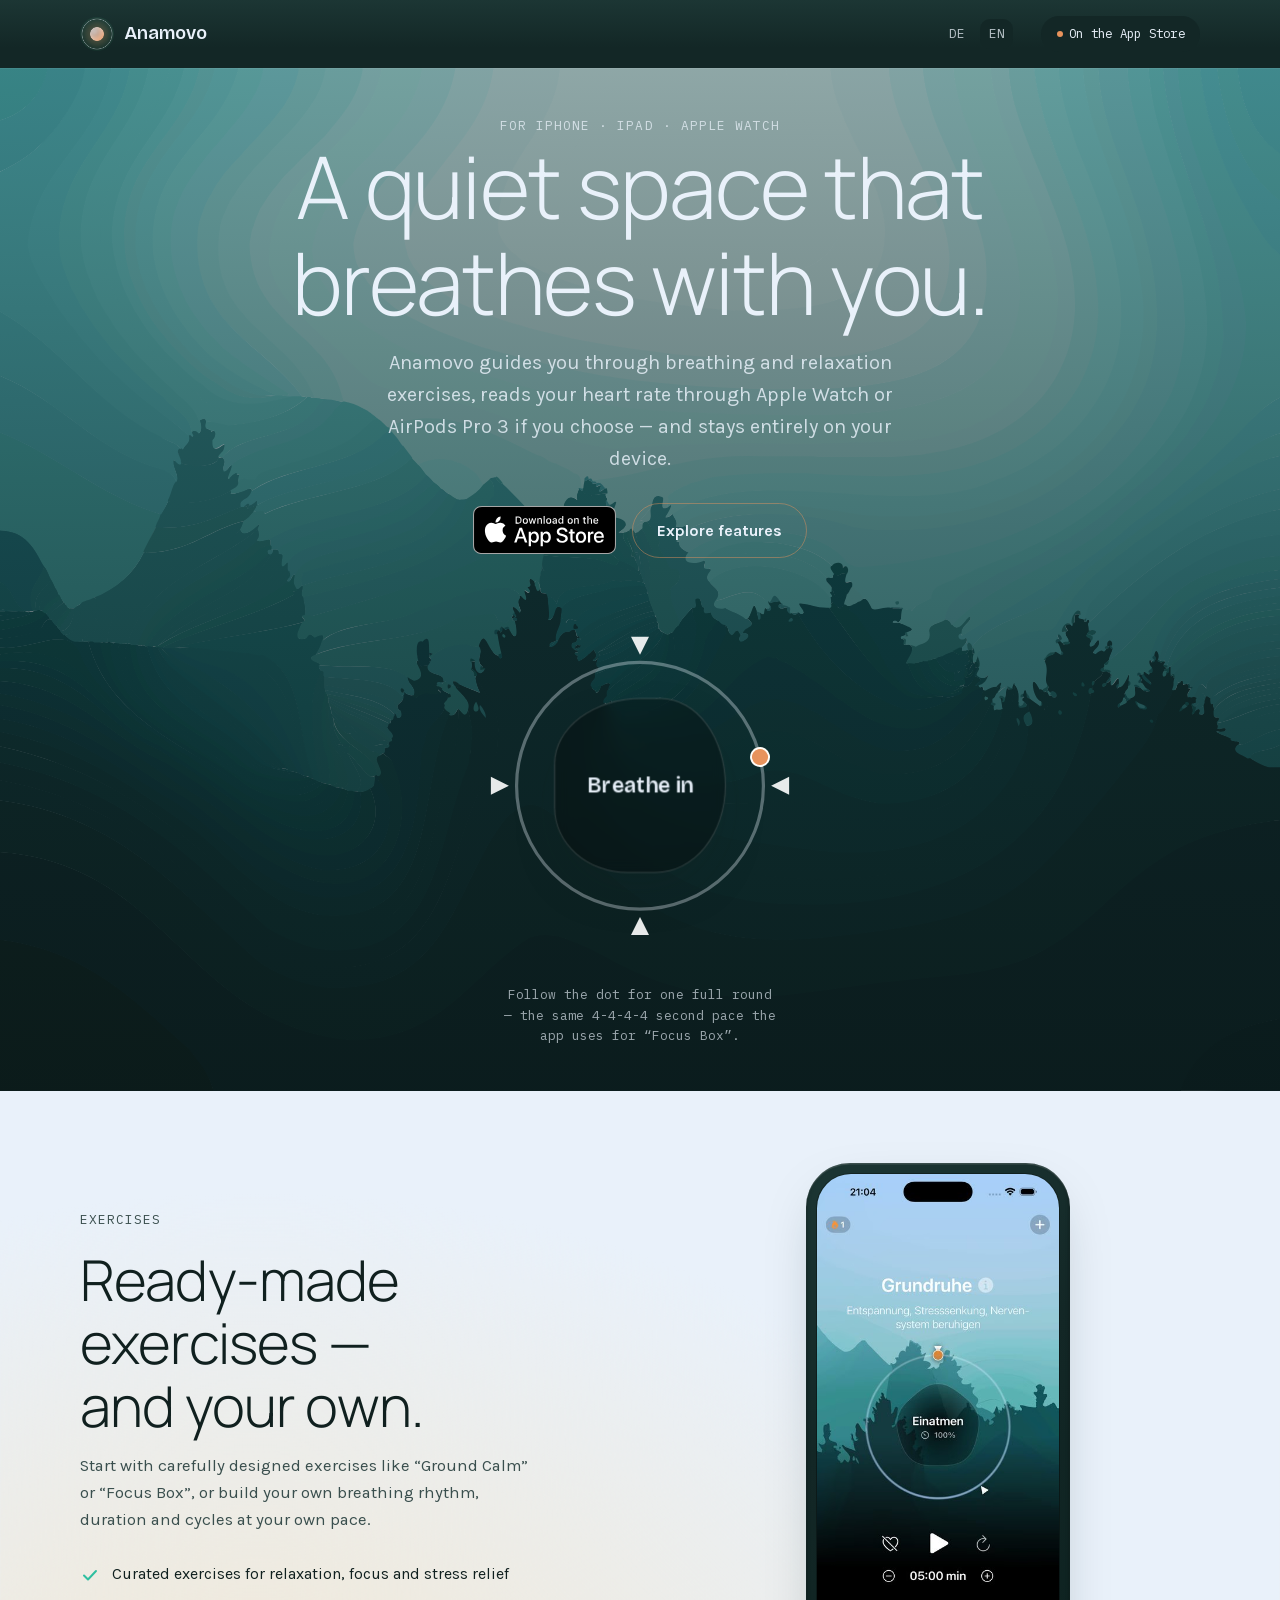
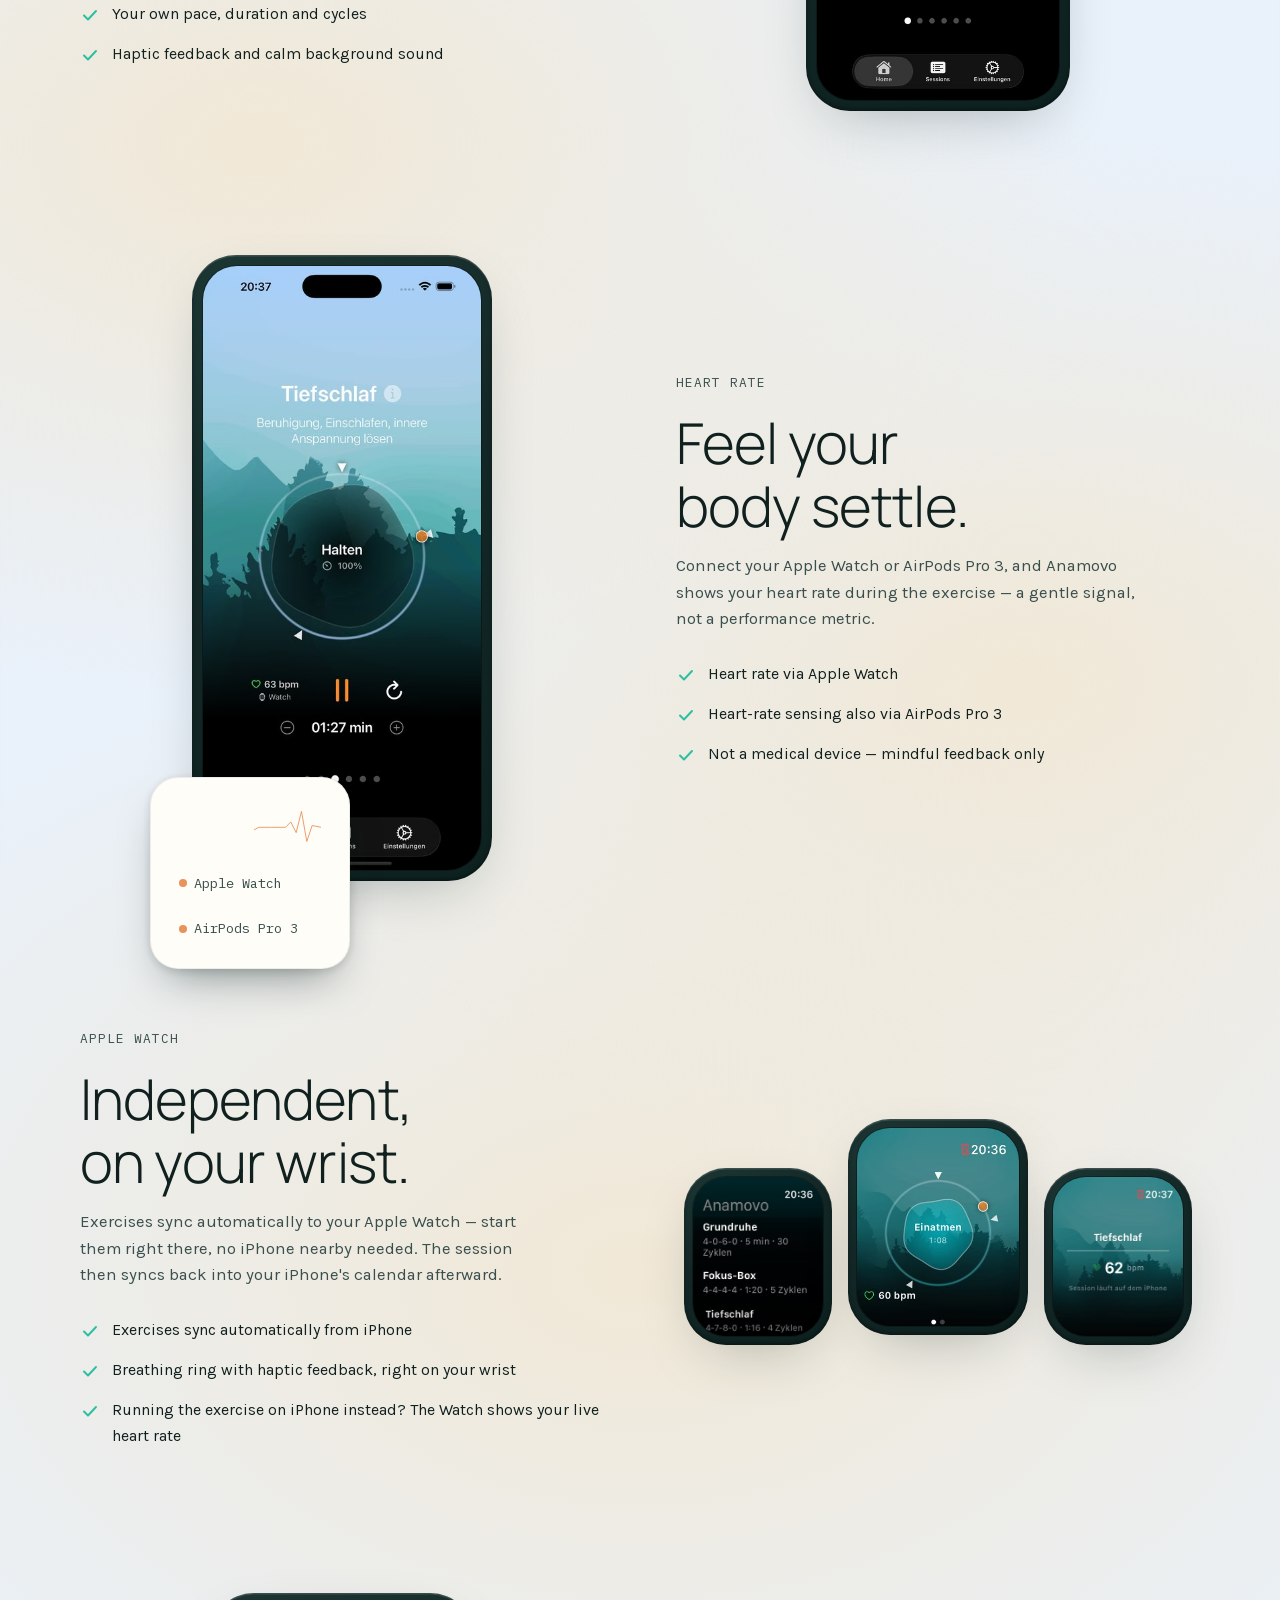
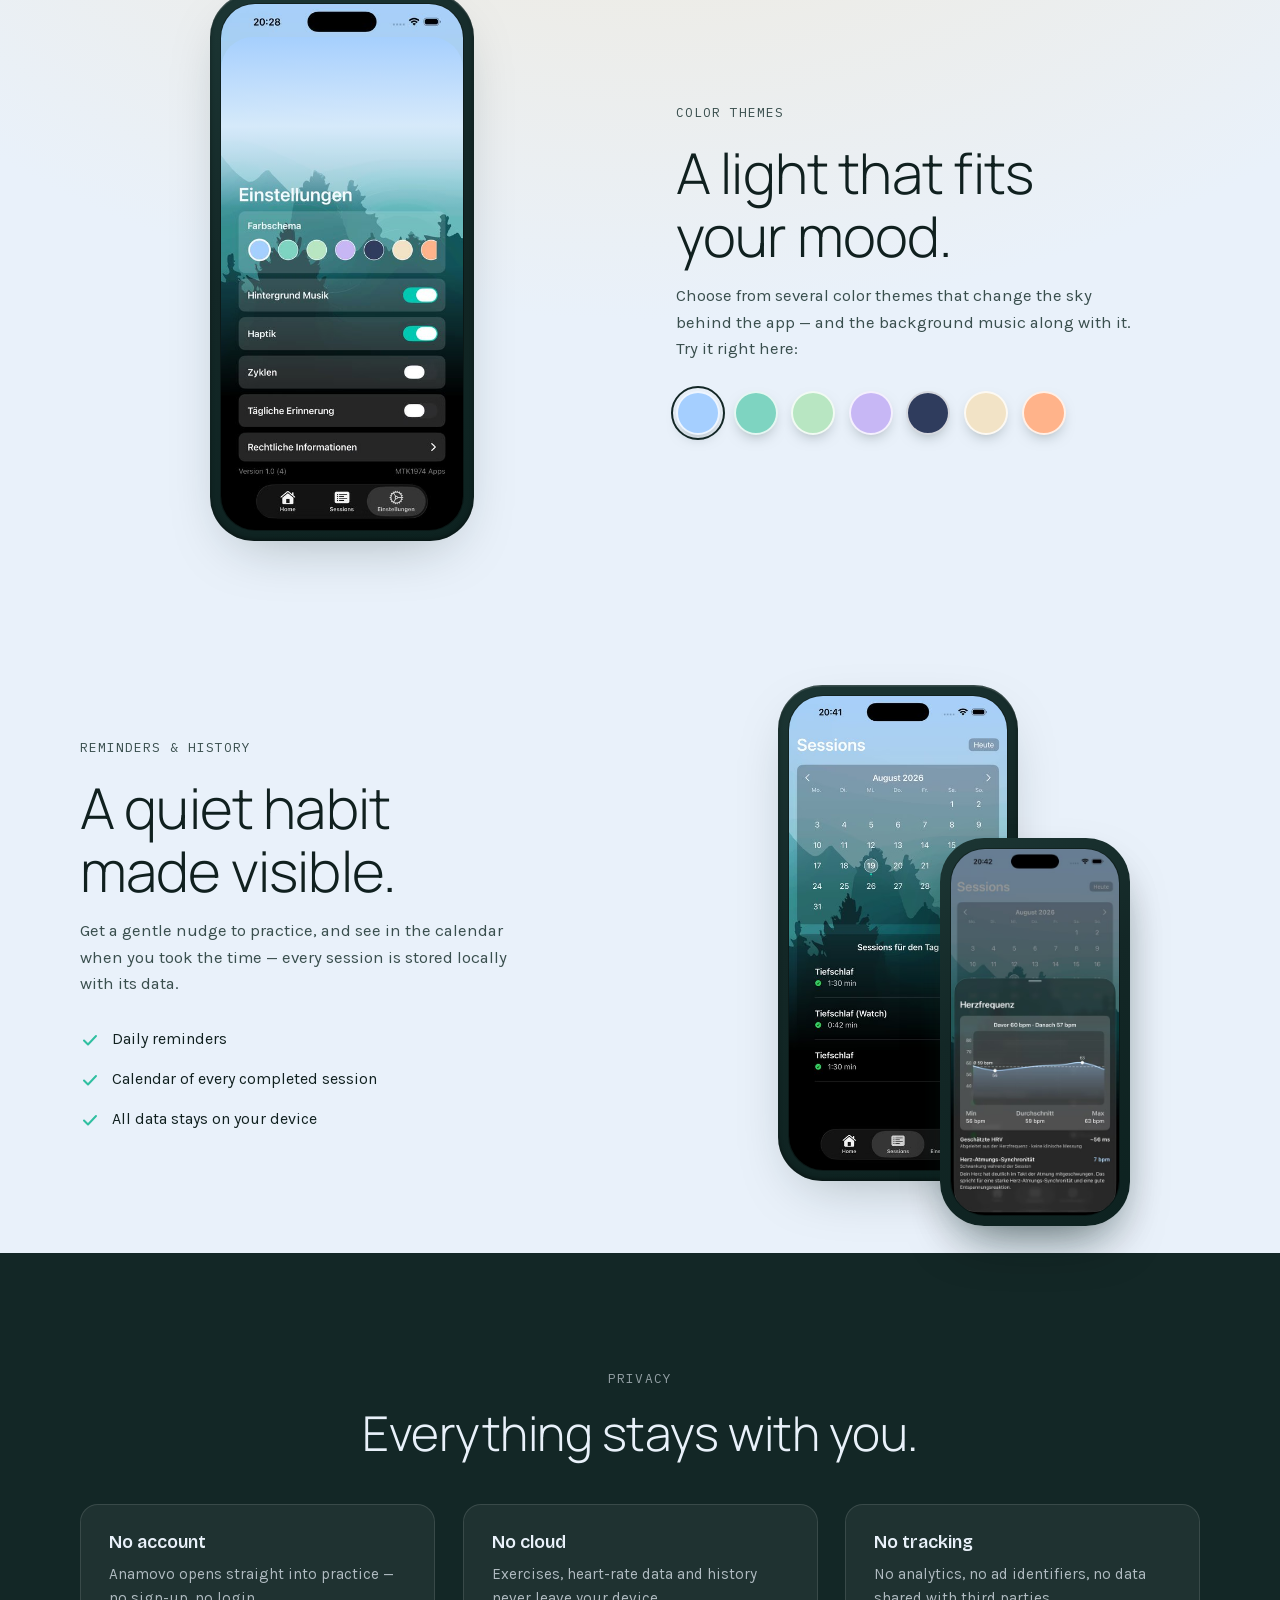
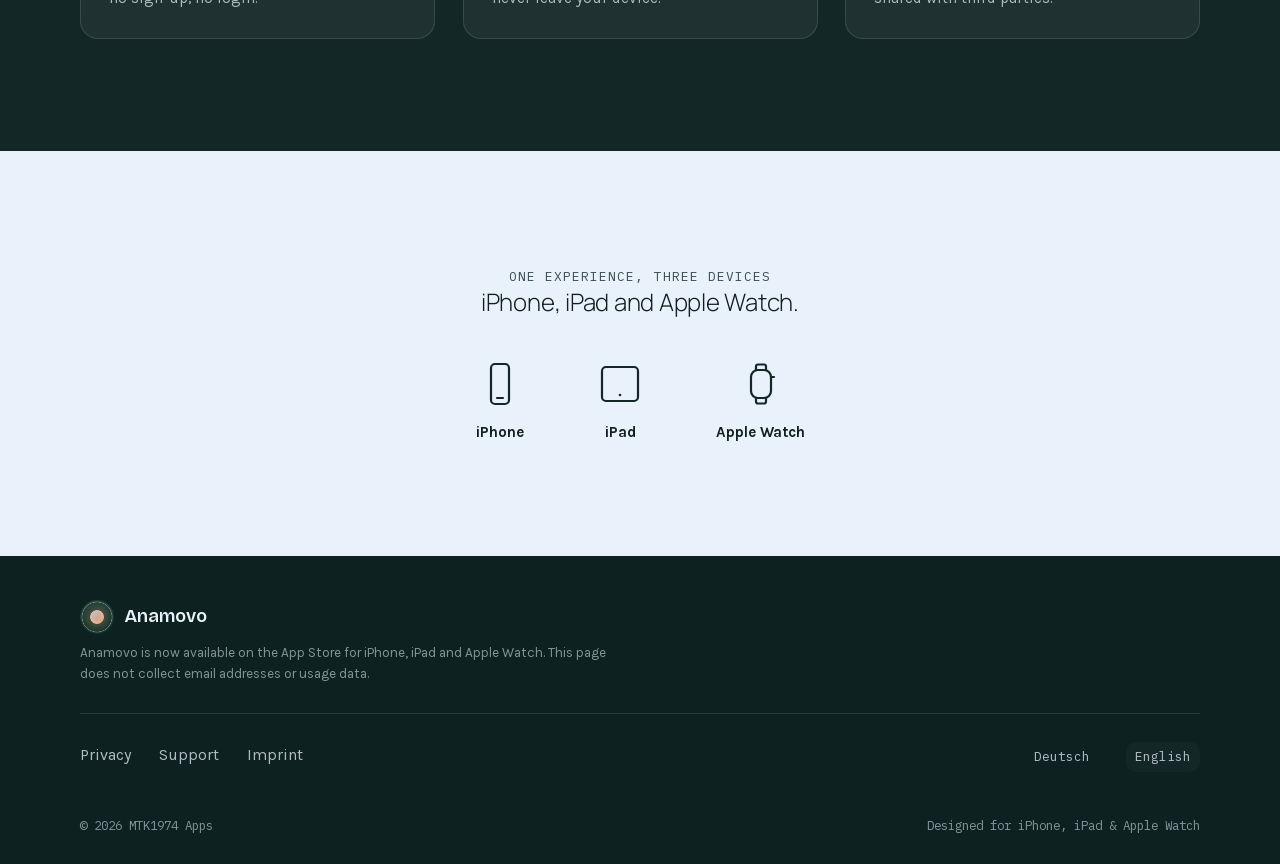
==== commit f0da09b3: "Add files via upload" ====
--- a/en/index.html
+++ b/en/index.html
@@ -47,7 +47,7 @@
 <link rel="preload" href="../assets/fonts/manrope-var-latin.woff2" as="font" type="font/woff2" crossorigin>
 <link rel="preload" href="../assets/fonts/karla-400-latin.woff2" as="font" type="font/woff2" crossorigin>
 <link rel="stylesheet" href="../assets/css/fonts.css?v=46">
-<link rel="stylesheet" href="../assets/css/styles.css?v=58">
+<link rel="stylesheet" href="../assets/css/styles.css?v=60">
 </head>
 <body data-glow-proto>
 <a class="skip-link" href="#content">Skip to content</a>
@@ -114,7 +114,7 @@
         </ul>
       </div>
       <div class="device-frame">
-        <picture><source srcset="../assets/img/shot-exercises.avif" type="image/avif"><img src="../assets/img/shot-exercises.jpg" alt="Anamovo on iPhone: the “Ground Calm” exercise with breathing ring and 5-minute timer." loading="lazy" width="414" height="900"></picture>
+        <picture><source srcset="../assets/img/shot-exercises.avif?v=2" type="image/avif"><img src="../assets/img/shot-exercises.jpg?v=2" alt="Anamovo on iPhone: the “Ground Calm” exercise with breathing ring and 5-minute timer." loading="lazy" width="414" height="900"></picture>
       </div>
     </div>
   </section>
@@ -131,40 +131,72 @@
           <li><svg width="20" height="20" viewBox="0 0 20 20" fill="none" aria-hidden="true"><path d="M4 10.5L8 14.5L16 6" stroke="currentColor" stroke-width="2" stroke-linecap="round" stroke-linejoin="round"/></svg><span>Not a medical device — mindful feedback only</span></li>
         </ul>
       </div>
-      <div class="pulse-panel" aria-hidden="true">
-        <svg viewBox="0 0 400 120" preserveAspectRatio="none">
-          <path class="pulse-line" d="M0,60 L40,60 L55,45 L70,75 L85,15 L100,100 L115,55 L140,60 L180,60 L195,50 L210,68 L225,60 L260,60 L300,60 L315,45 L330,75 L345,15 L360,100 L375,55 L400,60"/>
-        </svg>
-        <div class="pulse-devices">
-          <span><span class="swatch"></span>Apple Watch</span>
-          <span><span class="swatch"></span>AirPods Pro 3</span>
+      <div class="pulse-composition">
+        <div class="device-frame">
+          <picture><source srcset="../assets/img/shot-heartrate.avif" type="image/avif"><img src="../assets/img/shot-heartrate.jpg" alt="Anamovo on iPhone: a running exercise with live heart rate (63 bpm) via Apple Watch." loading="lazy" width="414" height="900"></picture>
+        </div>
+        <div class="pulse-panel" aria-hidden="true">
+          <svg viewBox="0 0 400 120" preserveAspectRatio="none">
+            <path class="pulse-line" d="M0,60 L40,60 L55,45 L70,75 L85,15 L100,100 L115,55 L140,60 L180,60 L195,50 L210,68 L225,60 L260,60 L300,60 L315,45 L330,75 L345,15 L360,100 L375,55 L400,60"/>
+          </svg>
+          <div class="pulse-devices">
+            <span><span class="swatch"></span>Apple Watch</span>
+            <span><span class="swatch"></span>AirPods Pro 3</span>
+          </div>
         </div>
       </div>
     </div>
   </section>
 
   <section class="feature">
+    <div class="container">
+      <div>
+        <p class="eyebrow">Apple Watch</p>
+        <h2>Independent, on your wrist.</h2>
+        <p class="lede">Exercises sync automatically to your Apple&nbsp;Watch — start them right there, no iPhone nearby needed. The session then syncs back into your iPhone's calendar afterward.</p>
+        <ul class="feature-list">
+          <li><svg width="20" height="20" viewBox="0 0 20 20" fill="none" aria-hidden="true"><path d="M4 10.5L8 14.5L16 6" stroke="currentColor" stroke-width="2" stroke-linecap="round" stroke-linejoin="round"/></svg><span>Exercises sync automatically from iPhone</span></li>
+          <li><svg width="20" height="20" viewBox="0 0 20 20" fill="none" aria-hidden="true"><path d="M4 10.5L8 14.5L16 6" stroke="currentColor" stroke-width="2" stroke-linecap="round" stroke-linejoin="round"/></svg><span>Breathing ring with haptic feedback, right on your wrist</span></li>
+          <li><svg width="20" height="20" viewBox="0 0 20 20" fill="none" aria-hidden="true"><path d="M4 10.5L8 14.5L16 6" stroke="currentColor" stroke-width="2" stroke-linecap="round" stroke-linejoin="round"/></svg><span>Running the exercise on iPhone instead? The Watch shows your live heart rate</span></li>
+        </ul>
+      </div>
+      <div class="watch-frame-row">
+        <div class="watch-frame">
+          <picture><source srcset="../assets/img/shot-watch-list.avif" type="image/avif"><img src="../assets/img/shot-watch-list.jpg" alt="Anamovo on Apple Watch: list of exercises synced from iPhone." loading="lazy" width="300" height="367"></picture>
+        </div>
+        <div class="watch-frame">
+          <picture><source srcset="../assets/img/shot-watch-run.avif" type="image/avif"><img src="../assets/img/shot-watch-run.jpg" alt="Anamovo on Apple Watch: a running breathing exercise with ring and live heart rate, independent of iPhone." loading="lazy" width="300" height="367"></picture>
+        </div>
+        <div class="watch-frame">
+          <picture><source srcset="../assets/img/shot-watch-companion.avif" type="image/avif"><img src="../assets/img/shot-watch-companion.jpg" alt="Apple Watch as a heart-rate companion display while an exercise runs on iPhone." loading="lazy" width="300" height="367"></picture>
+        </div>
+      </div>
+    </div>
+  </section>
+
+  <section class="feature reverse">
     <div class="container">
       <div>
         <p class="eyebrow">Color themes</p>
         <h2>A light that fits your mood.</h2>
         <p class="lede">Choose from several color themes that change the sky behind the app — and the background music along with it. Try it right here:</p>
         <div class="theme-swatches" role="group" aria-label="Color theme preview">
-          <button class="theme-swatch" type="button" style="background:#A9C9E3" data-theme-color="#dceaf6" data-theme-color-2="#a9c9e3" aria-pressed="true" aria-label="Sky theme"></button>
-          <button class="theme-swatch" type="button" style="background:#8FD9C4" data-theme-color="#dff5ee" data-theme-color-2="#8fd9c4" aria-pressed="false" aria-label="Mint theme"></button>
-          <button class="theme-swatch" type="button" style="background:#B7D3A0" data-theme-color="#e9f2df" data-theme-color-2="#b7d3a0" aria-pressed="false" aria-label="Sage theme"></button>
-          <button class="theme-swatch" type="button" style="background:#C9BEEA" data-theme-color="#efeafa" data-theme-color-2="#c9beea" aria-pressed="false" aria-label="Lavender theme"></button>
-          <button class="theme-swatch" type="button" style="background:#2C3B63" data-theme-color="#3d4f80" data-theme-color-2="#151d33" aria-pressed="false" aria-label="Night theme"></button>
-          <button class="theme-swatch" type="button" style="background:#F1E8D6" data-theme-color="#faf5ea" data-theme-color-2="#f1e8d6" aria-pressed="false" aria-label="Sand theme"></button>
+          <button class="theme-swatch" type="button" style="background:#A5CFFF" data-theme-color="#e0efff" data-theme-color-2="#a5cfff" aria-pressed="true" aria-label="Sky theme"></button>
+          <button class="theme-swatch" type="button" style="background:#7ED4C1" data-theme-color="#d3f0ea" data-theme-color-2="#7ed4c1" aria-pressed="false" aria-label="Turquoise theme"></button>
+          <button class="theme-swatch" type="button" style="background:#B8E6C2" data-theme-color="#e7f6ea" data-theme-color-2="#b8e6c2" aria-pressed="false" aria-label="Mint theme"></button>
+          <button class="theme-swatch" type="button" style="background:#C7B7F5" data-theme-color="#ece7fc" data-theme-color-2="#c7b7f5" aria-pressed="false" aria-label="Lavender theme"></button>
+          <button class="theme-swatch" type="button" style="background:#2F3C5D" data-theme-color="#767e94" data-theme-color-2="#181e2e" aria-pressed="false" aria-label="Night theme"></button>
+          <button class="theme-swatch" type="button" style="background:#F2E3C6" data-theme-color="#fbf5ec" data-theme-color-2="#f2e3c6" aria-pressed="false" aria-label="Sand theme"></button>
+          <button class="theme-swatch" type="button" style="background:#FFB38A" data-theme-color="#ffe5d7" data-theme-color-2="#ffb38a" aria-pressed="false" aria-label="Coral theme"></button>
         </div>
       </div>
       <div class="device-frame theme-demo" data-theme-demo>
-        <picture><source srcset="../assets/img/shot-themes.avif" type="image/avif"><img src="../assets/img/shot-themes.jpg" alt="Anamovo settings: six selectable color themes plus toggles for background music, haptics and reminders." loading="lazy" width="414" height="900"></picture>
-      </div>
-    </div>
-  </section>
-
-  <section class="feature reverse">
+        <picture><source srcset="../assets/img/shot-themes.avif?v=2" type="image/avif"><img src="../assets/img/shot-themes.jpg?v=2" alt="Anamovo settings: seven selectable color themes plus toggles for background music, haptics and reminders." loading="lazy" width="414" height="900"></picture>
+      </div>
+    </div>
+  </section>
+
+  <section class="feature">
     <div class="container">
       <div>
         <p class="eyebrow">Reminders &amp; history</p>
@@ -176,8 +208,13 @@
           <li><svg width="20" height="20" viewBox="0 0 20 20" fill="none" aria-hidden="true"><path d="M4 10.5L8 14.5L16 6" stroke="currentColor" stroke-width="2" stroke-linecap="round" stroke-linejoin="round"/></svg><span>All data stays on your device</span></li>
         </ul>
       </div>
-      <div class="device-frame">
-        <picture><source srcset="../assets/img/shot-sessions.avif" type="image/avif"><img src="../assets/img/shot-sessions.jpg" alt="Anamovo session calendar for January showing completed exercises per day." loading="lazy" width="414" height="900"></picture>
+      <div class="session-composition">
+        <div class="device-frame">
+          <picture><source srcset="../assets/img/shot-sessions.avif?v=2" type="image/avif"><img src="../assets/img/shot-sessions.jpg?v=2" alt="Anamovo session calendar showing completed exercises with heart rate per session — including one done independently on Apple Watch." loading="lazy" width="414" height="900"></picture>
+        </div>
+        <div class="device-frame">
+          <picture><source srcset="../assets/img/shot-sessions-chart.avif?v=6" type="image/avif"><img src="../assets/img/shot-sessions-chart.jpg?v=6" alt="Anamovo heart-rate breakdown for a session: trend line, min/avg/max and estimated HRV." loading="lazy" width="414" height="900"></picture>
+        </div>
       </div>
     </div>
   </section>
--- a/assets/css/styles.css
+++ b/assets/css/styles.css
@@ -447,17 +447,6 @@
     inset 0 1.5px 1px rgba(255, 255, 255, 0.16),
     inset 0 -2px 4px rgba(0, 0, 0, 0.4);
 }
-.device-frame::before {
-  content: "";
-  position: absolute;
-  top: 22px; left: 50%;
-  transform: translateX(-50%);
-  width: 34%;
-  height: 22px;
-  background: var(--pine-shadow-2);
-  border-radius: 999px;
-  z-index: 2;
-}
 .device-frame img {
   border-radius: 34px;
   display: block;
@@ -512,6 +501,77 @@
 .pulse-devices span { display: inline-flex; align-items: center; gap: 0.45rem; }
 .pulse-devices .swatch { width: 8px; height: 8px; border-radius: 50%; background: var(--ember); }
 
+/* Heart-rate composition: real screenshot + the pulse-line card floating on it */
+.pulse-composition {
+  position: relative;
+  justify-self: center;
+  width: min(300px, 82vw);
+}
+.pulse-composition .device-frame { width: 100%; }
+.pulse-composition .pulse-panel {
+  position: absolute;
+  left: -14%;
+  bottom: -14%;
+  width: min(200px, 58vw);
+  box-shadow: 0 22px 44px -18px rgba(13, 34, 32, 0.5), 0 2px 10px rgba(13, 34, 32, 0.14);
+  z-index: 3;
+}
+
+/* Sessions composition: calendar + heart-rate chart, two real screenshots */
+.session-composition {
+  position: relative;
+  justify-self: center;
+  width: min(320px, 86vw);
+}
+.session-composition .device-frame:first-child {
+  width: min(240px, 76vw);
+  position: relative;
+  z-index: 2;
+}
+.session-composition .device-frame:last-child {
+  width: min(190px, 60vw);
+  position: absolute;
+  right: -10%;
+  bottom: -9%;
+  z-index: 3;
+  box-shadow: var(--shadow-soft), 0 26px 50px -20px rgba(13, 34, 32, 0.55);
+}
+
+/* ---- Watch device frame: rounded-square case, no notch, real screenshots ---- */
+.watch-frame {
+  position: relative;
+  width: 148px;
+  border-radius: 42px;
+  padding: 9px;
+  background: linear-gradient(150deg, #1c3634, var(--pine-shadow) 42%, var(--pine-shadow-2));
+  box-shadow:
+    var(--shadow-soft),
+    inset 0 1.5px 1px rgba(255, 255, 255, 0.16),
+    inset 0 -2px 4px rgba(0, 0, 0, 0.4);
+}
+.watch-frame img {
+  border-radius: 33px;
+  display: block;
+  width: 100%;
+  height: auto;
+  box-shadow: 0 0 0 1px rgba(0, 0, 0, 0.32);
+}
+.watch-frame-row {
+  justify-self: center;
+  display: flex;
+  align-items: flex-end;
+  gap: 16px;
+}
+.watch-frame-row .watch-frame:nth-child(2) { width: 180px; transform: translateY(-10px); }
+.watch-frame-caption {
+  margin-top: 0.6rem;
+  text-align: center;
+  font-family: var(--font-mono);
+  font-size: 0.7rem;
+  letter-spacing: 0.06em;
+  color: var(--ink-soft);
+}
+
 /* ---- Theme swatches (interactive demo) ---- */
 /* Picking a theme lights the sky *behind* the phone, mirroring how the app's
    themes recolor the sky behind the exercise — a soft aura, not a bezel tint. */
@@ -521,7 +581,10 @@
 .theme-demo::after {
   content: "";
   position: absolute;
-  top: 11px;
+  /* Starts below the status bar / Dynamic Island baked into the real
+     screenshot (roughly 11px bezel + ~33px of pill) so the tint never
+     washes it out to gray — that pill is system chrome, not app sky. */
+  top: 44px;
   left: 11px;
   right: 11px;
   height: 34%;
@@ -793,6 +856,10 @@
   .manifesto-grid { grid-template-columns: 1fr; text-align: center; }
   .nav-right { gap: var(--space-2); }
   .footer-grid { flex-direction: column; }
+  .pulse-composition { width: min(280px, 88vw); margin-bottom: var(--space-3); }
+  .pulse-composition .pulse-panel { left: -6%; bottom: -10%; }
+  .session-composition { width: min(300px, 90vw); margin-bottom: var(--space-3); }
+  .session-composition .device-frame:last-child { right: -4%; bottom: -6%; }
 }
 
 @media (max-width: 560px) {
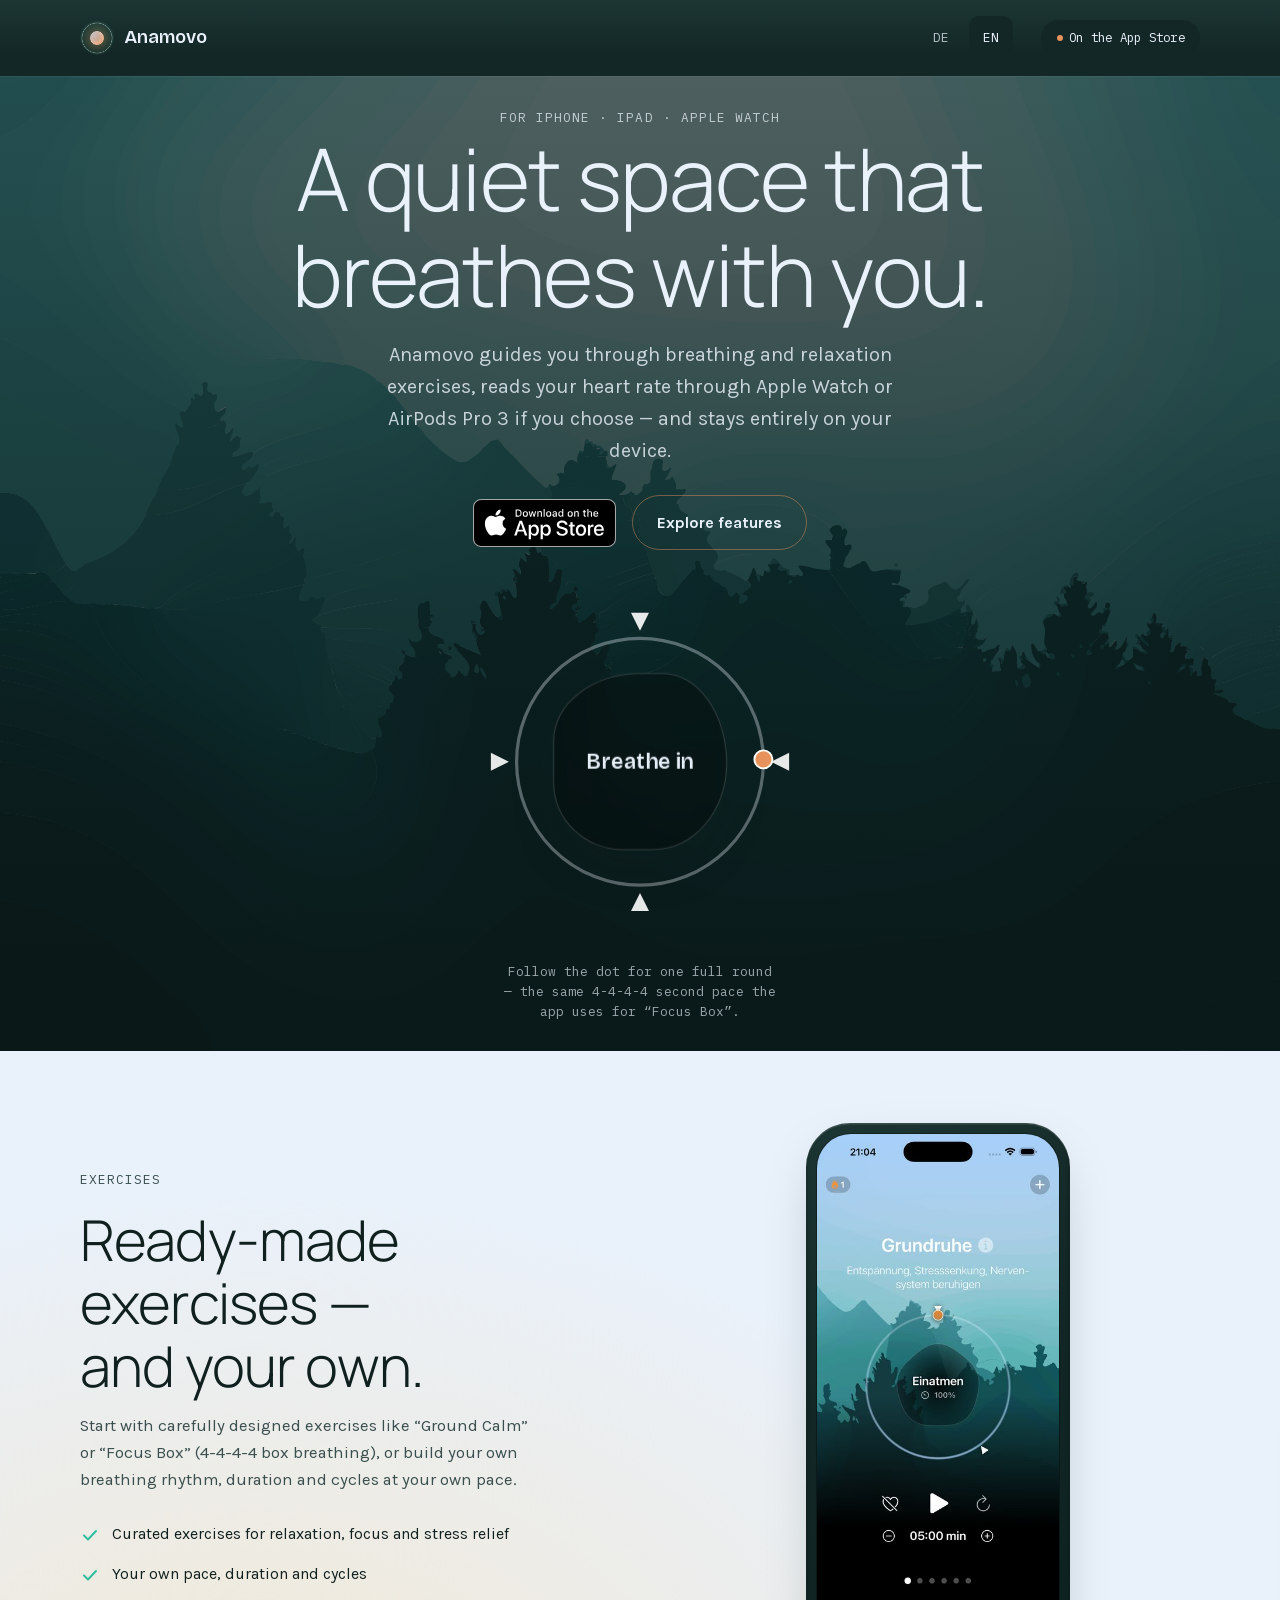
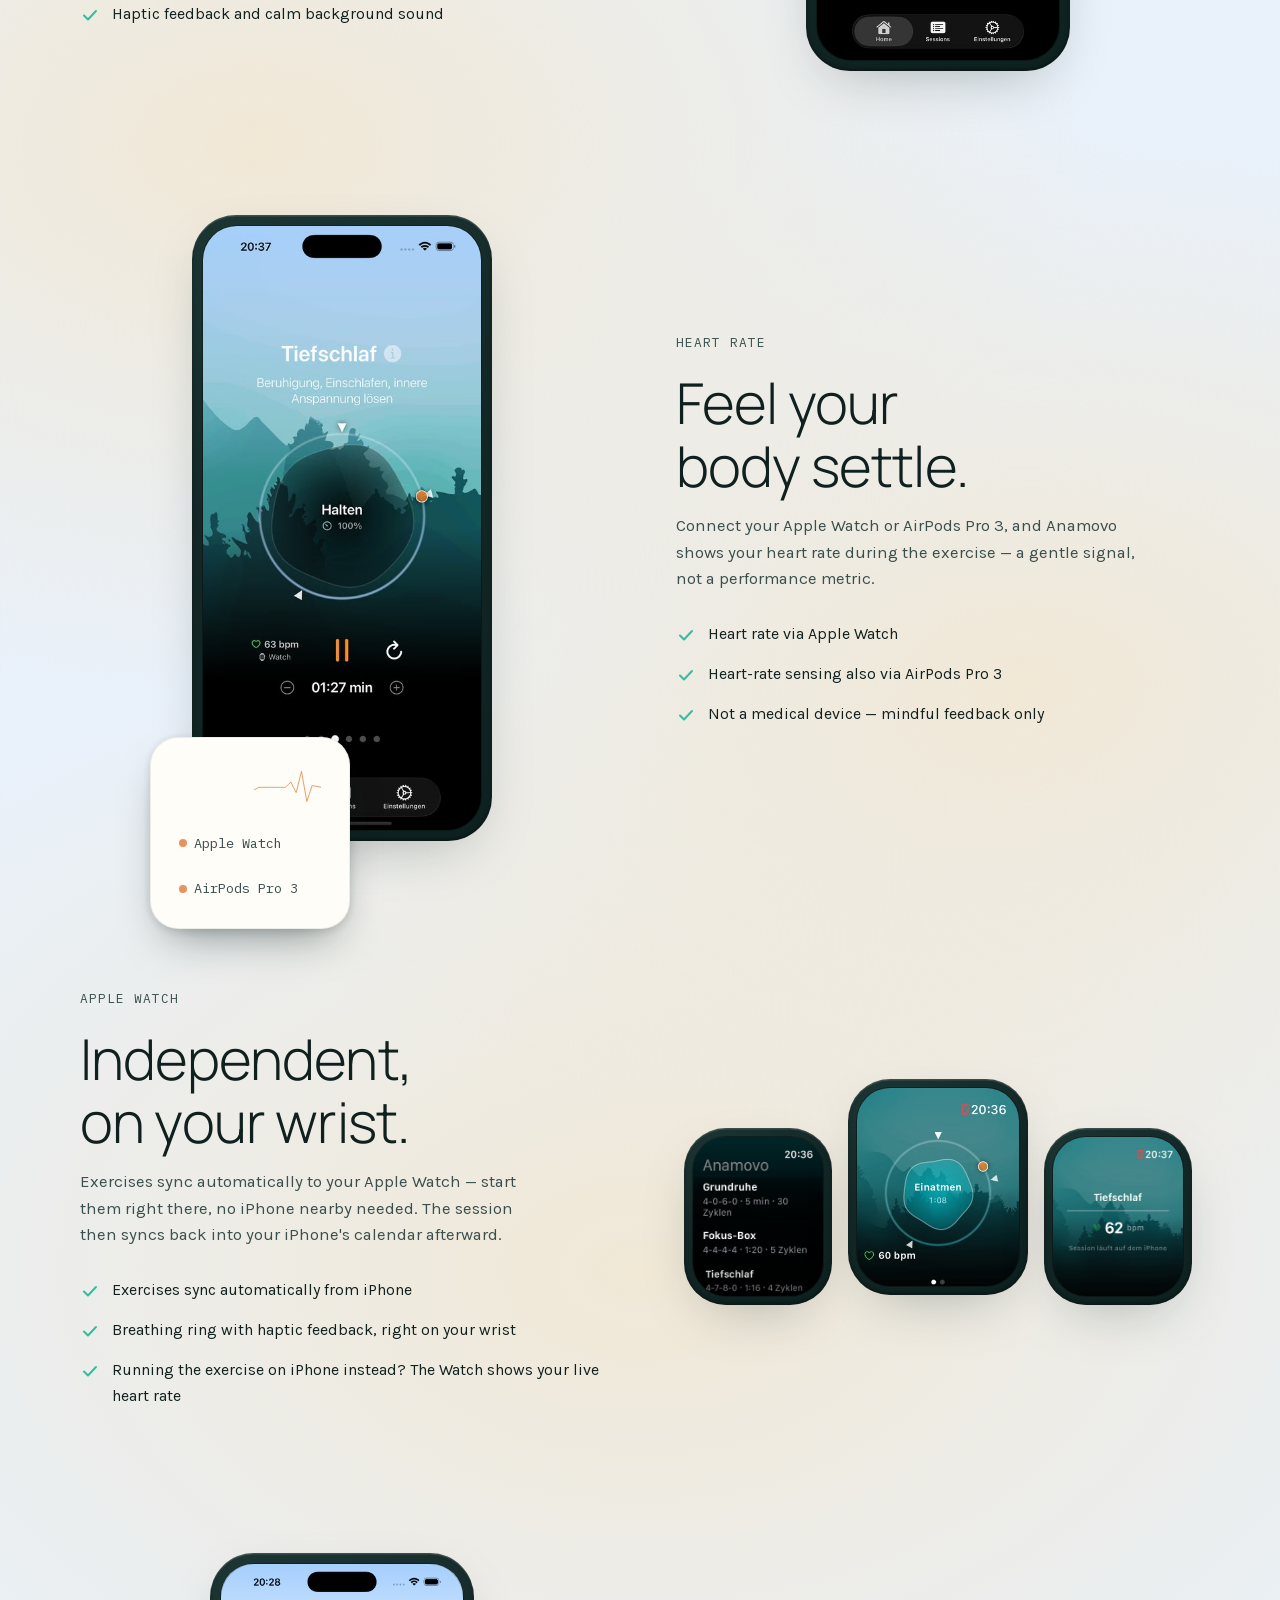
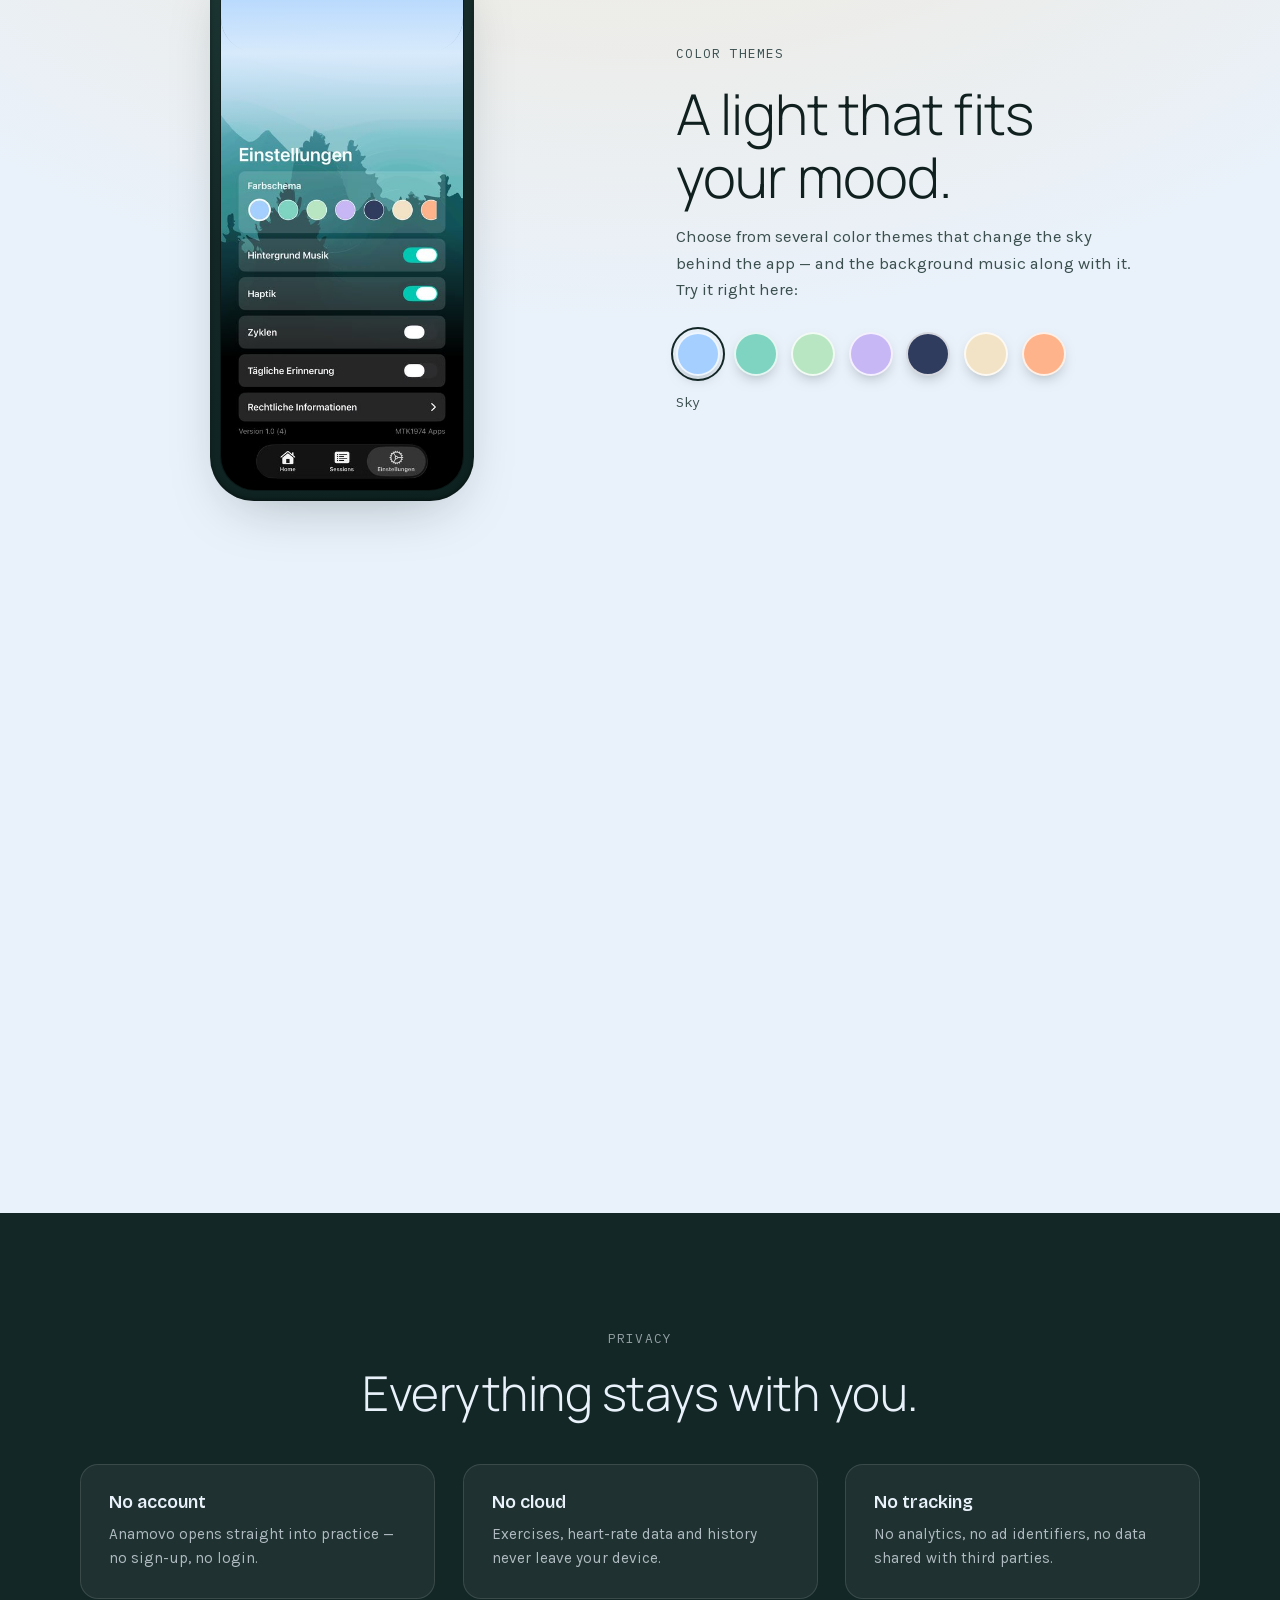
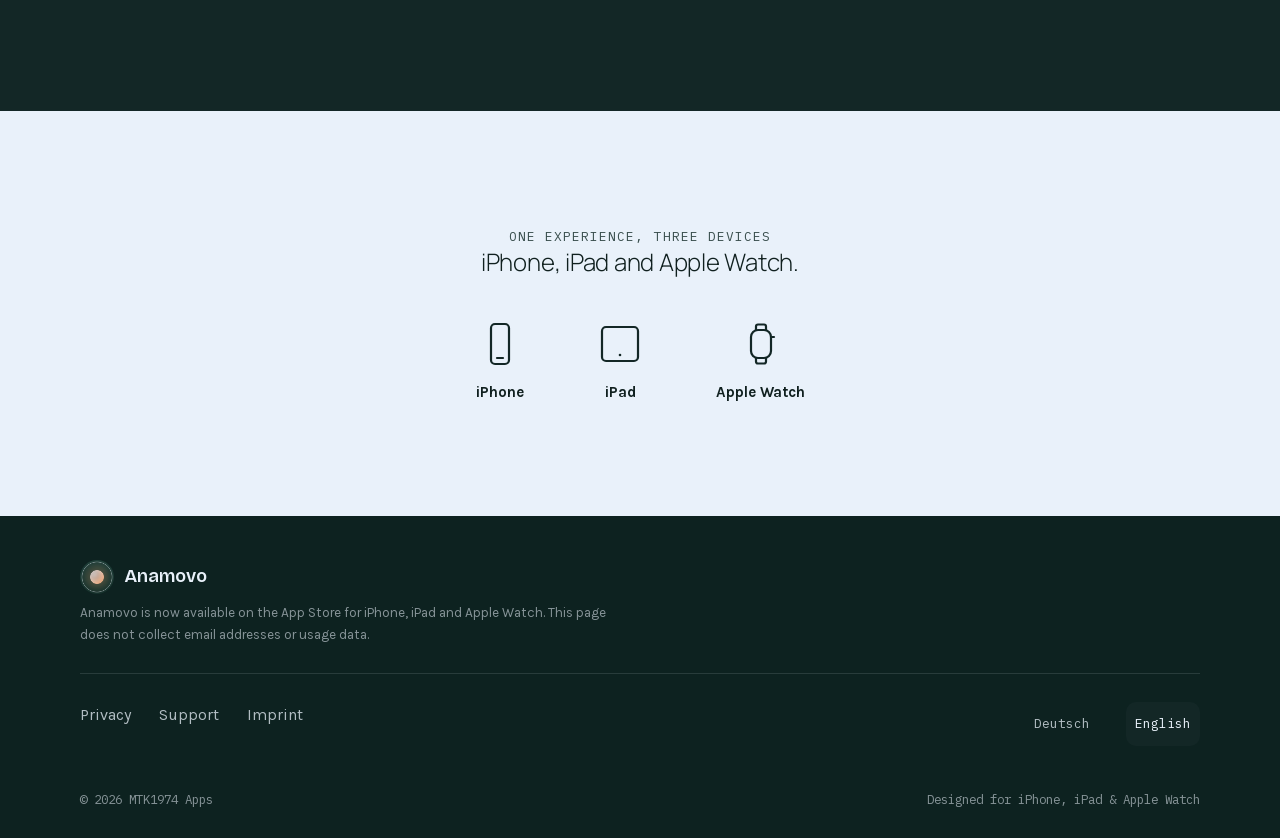
==== commit bb31a157: "Add files via upload" ====
--- a/en/index.html
+++ b/en/index.html
@@ -47,7 +47,7 @@
 <link rel="preload" href="../assets/fonts/manrope-var-latin.woff2" as="font" type="font/woff2" crossorigin>
 <link rel="preload" href="../assets/fonts/karla-400-latin.woff2" as="font" type="font/woff2" crossorigin>
 <link rel="stylesheet" href="../assets/css/fonts.css?v=46">
-<link rel="stylesheet" href="../assets/css/styles.css?v=60">
+<link rel="stylesheet" href="../assets/css/styles.css?v=74">
 </head>
 <body data-glow-proto>
 <a class="skip-link" href="#content">Skip to content</a>
@@ -106,7 +106,7 @@
       <div>
         <p class="eyebrow">Exercises</p>
         <h2>Ready-made exercises — and your own.</h2>
-        <p class="lede">Start with carefully designed exercises like “Ground Calm” or “Focus Box”, or build your own breathing rhythm, duration and cycles at your own pace.</p>
+        <p class="lede">Start with carefully designed exercises like “Ground Calm” or “Focus Box” (4-4-4-4 box breathing), or build your own breathing rhythm, duration and cycles at your own pace.</p>
         <ul class="feature-list">
           <li><svg width="20" height="20" viewBox="0 0 20 20" fill="none" aria-hidden="true"><path d="M4 10.5L8 14.5L16 6" stroke="currentColor" stroke-width="2" stroke-linecap="round" stroke-linejoin="round"/></svg><span>Curated exercises for relaxation, focus and stress relief</span></li>
           <li><svg width="20" height="20" viewBox="0 0 20 20" fill="none" aria-hidden="true"><path d="M4 10.5L8 14.5L16 6" stroke="currentColor" stroke-width="2" stroke-linecap="round" stroke-linejoin="round"/></svg><span>Your own pace, duration and cycles</span></li>
@@ -181,17 +181,19 @@
         <h2>A light that fits your mood.</h2>
         <p class="lede">Choose from several color themes that change the sky behind the app — and the background music along with it. Try it right here:</p>
         <div class="theme-swatches" role="group" aria-label="Color theme preview">
-          <button class="theme-swatch" type="button" style="background:#A5CFFF" data-theme-color="#e0efff" data-theme-color-2="#a5cfff" aria-pressed="true" aria-label="Sky theme"></button>
-          <button class="theme-swatch" type="button" style="background:#7ED4C1" data-theme-color="#d3f0ea" data-theme-color-2="#7ed4c1" aria-pressed="false" aria-label="Turquoise theme"></button>
-          <button class="theme-swatch" type="button" style="background:#B8E6C2" data-theme-color="#e7f6ea" data-theme-color-2="#b8e6c2" aria-pressed="false" aria-label="Mint theme"></button>
-          <button class="theme-swatch" type="button" style="background:#C7B7F5" data-theme-color="#ece7fc" data-theme-color-2="#c7b7f5" aria-pressed="false" aria-label="Lavender theme"></button>
-          <button class="theme-swatch" type="button" style="background:#2F3C5D" data-theme-color="#767e94" data-theme-color-2="#181e2e" aria-pressed="false" aria-label="Night theme"></button>
-          <button class="theme-swatch" type="button" style="background:#F2E3C6" data-theme-color="#fbf5ec" data-theme-color-2="#f2e3c6" aria-pressed="false" aria-label="Sand theme"></button>
-          <button class="theme-swatch" type="button" style="background:#FFB38A" data-theme-color="#ffe5d7" data-theme-color-2="#ffb38a" aria-pressed="false" aria-label="Coral theme"></button>
-        </div>
+          <button class="theme-swatch" type="button" style="background:#A5CFFF" data-theme-color="#e0efff" data-theme-color-2="#a5cfff" data-theme-name="Sky" aria-pressed="true" aria-label="Sky theme"></button>
+          <button class="theme-swatch" type="button" style="background:#7ED4C1" data-theme-color="#d3f0ea" data-theme-color-2="#7ed4c1" data-theme-name="Turquoise" aria-pressed="false" aria-label="Turquoise theme"></button>
+          <button class="theme-swatch" type="button" style="background:#B8E6C2" data-theme-color="#e7f6ea" data-theme-color-2="#b8e6c2" data-theme-name="Mint" aria-pressed="false" aria-label="Mint theme"></button>
+          <button class="theme-swatch" type="button" style="background:#C7B7F5" data-theme-color="#ece7fc" data-theme-color-2="#c7b7f5" data-theme-name="Lavender" aria-pressed="false" aria-label="Lavender theme"></button>
+          <button class="theme-swatch" type="button" style="background:#2F3C5D" data-theme-color="#767e94" data-theme-color-2="#181e2e" data-theme-name="Night" aria-pressed="false" aria-label="Night theme"></button>
+          <button class="theme-swatch" type="button" style="background:#F2E3C6" data-theme-color="#fbf5ec" data-theme-color-2="#f2e3c6" data-theme-name="Sand" aria-pressed="false" aria-label="Sand theme"></button>
+          <button class="theme-swatch" type="button" style="background:#FFB38A" data-theme-color="#ffe5d7" data-theme-color-2="#ffb38a" data-theme-name="Coral" aria-pressed="false" aria-label="Coral theme"></button>
+        </div>
+        <p class="theme-swatch-label" data-theme-swatch-label aria-live="polite">Sky</p>
       </div>
       <div class="device-frame theme-demo" data-theme-demo>
         <picture><source srcset="../assets/img/shot-themes.avif?v=2" type="image/avif"><img src="../assets/img/shot-themes.jpg?v=2" alt="Anamovo settings: seven selectable color themes plus toggles for background music, haptics and reminders." loading="lazy" width="414" height="900"></picture>
+        <img class="theme-demo-icons" src="../assets/img/shot-themes-statusbar.png?v=2" alt="" aria-hidden="true" loading="lazy" width="414" height="150">
       </div>
     </div>
   </section>
@@ -287,6 +289,6 @@
   </div>
 </footer>
 
-<script src="../assets/js/main.js?v=50"></script>
+<script src="../assets/js/main.js?v=51"></script>
 </body>
 </html>
--- a/assets/css/styles.css
+++ b/assets/css/styles.css
@@ -147,13 +147,20 @@
 /* ==========================================================================
    Nav
    ========================================================================== */
+/* Always dark/pine, on every page (2026-08-20) — it used to switch to a
+   light variant on pages with no .hero (legal, 404) via body:has(.hero),
+   which read as inconsistent jumping between pages.
+   Fully opaque, no backdrop-filter (2026-08-20, after trying a glass/blur
+   variant and a solid-top/translucent-bottom hybrid): settled back on
+   solid. Also sidesteps the macOS Safari 15+ quirk where backdrop-filter
+   here lets Safari's own toolbar tint itself by sampling blended color. */
 .site-nav {
   position: sticky;
   top: 0;
   z-index: 40;
   padding: var(--space-2) 0;
-  background: linear-gradient(to bottom, rgba(233, 241, 250, 0.92), rgba(233, 241, 250, 0.7) 70%, transparent);
-  backdrop-filter: blur(10px);
+  background: linear-gradient(180deg, #1c3634, var(--pine-shadow) 70%);
+  box-shadow: 0 1px 0 rgba(255, 255, 255, 0.06), 0 -100vh 0 0 var(--pine-shadow);
 }
 .site-nav .container {
   display: flex;
@@ -169,7 +176,7 @@
   font-weight: 600;
   font-size: 1.15rem;
   text-decoration: none;
-  color: var(--ink);
+  color: var(--dawn);
 }
 .wordmark .icon-mark { width: 34px; height: 34px; border-radius: 50%; flex-shrink: 0; display: block; }
 
@@ -188,13 +195,18 @@
   text-decoration: none;
   padding: 0.3rem 0.55rem;
   border-radius: var(--radius-s);
-  color: var(--ink-soft);
+  color: rgba(233, 241, 250, 0.75);
+  min-width: 44px;
+  min-height: 44px;
+  display: inline-flex;
+  align-items: center;
+  justify-content: center;
 }
 .lang-switch a[aria-current="true"] {
   background: var(--pine-shadow);
   color: var(--dawn);
 }
-.lang-switch a:not([aria-current="true"]):hover { background: rgba(19, 39, 38, 0.08); }
+.lang-switch a:not([aria-current="true"]):hover { background: rgba(255, 255, 255, 0.12); }
 
 .pill-badge {
   display: inline-flex;
@@ -228,9 +240,13 @@
    cropped sliver; the full-bleed treatment gives the art room to breathe. */
 .hero {
   position: relative;
-  padding-top: var(--space-4);
+  padding-top: var(--space-3);
+  /* Scrim raised from 0.22->0.7 to 0.6->0.82 (2026-08-20): the fog art's own
+     bright sky-glow sits directly behind the eyebrow/H1/lede, and the old
+     top-of-gradient value left that text under 3:1 contrast there — measured
+     via real pixel sampling of the rendered background, not guessed. */
   background:
-    linear-gradient(180deg, rgba(8, 20, 19, 0.22) 0%, rgba(8, 20, 19, 0.7) 100%),
+    linear-gradient(180deg, rgba(8, 20, 19, 0.6) 0%, rgba(8, 20, 19, 0.82) 100%),
     url('../svg/hero-fog.svg') center bottom / cover no-repeat;
 }
 .hero .eyebrow { color: rgba(233, 241, 250, 0.75); }
@@ -248,31 +264,6 @@
 .hero .breath-label { color: var(--dawn); }
 .hero .breath-hint { color: rgba(233, 241, 250, 0.65); }
 
-/* Nav adapts when it sits over the dark fog hero (fixes the light nav bar
-   tearing visibly across the image on scroll). Scoped via :has() so the
-   nav needs no class of its own — it just reacts to what's below it, and
-   stays in its original light styling on pages with no .hero (legal, 404). */
-body:has(.hero) .site-nav {
-  /* Fully opaque, no backdrop-filter: macOS Safari 15+ tints its own
-     toolbar by sampling the actually-rendered color under it, including
-     through backdrop-filter translucency — any blur/alpha here let Safari
-     pick up a lighter blended color than intended and show a visible seam
-     against the nav's own gradient (confirmed fixed by the user 2026-08-18).
-     The gradient below uses two solid opaque stops, not alpha — a subtle
-     "lit bezel" sheen like the device frame, with nothing for Safari to
-     blend through. */
-  background: linear-gradient(180deg, #1c3634, var(--pine-shadow) 70%);
-  backdrop-filter: none;
-  /* Two shadows in one declaration — a second box-shadow property on the
-     same selector would just overwrite this one, not add to it: (1) a
-     hairline highlight along the bottom edge for a bit of lift/definition;
-     (2) a huge blur-free upward fill (see note below) that pre-covers the
-     elastic-overscroll gap above the page with solid pine-shadow. */
-  box-shadow: 0 1px 0 rgba(255, 255, 255, 0.06), 0 -100vh 0 0 var(--pine-shadow);
-}
-body:has(.hero) .wordmark { color: var(--dawn); }
-body:has(.hero) .lang-switch a { color: rgba(233, 241, 250, 0.75); }
-body:has(.hero) .lang-switch a:not([aria-current="true"]):hover { background: rgba(255, 255, 255, 0.12); }
 /* Elastic/rubber-band overscroll (macOS trackpads) briefly reveals the
    canvas above the page. html-background propagation (the "textbook" fix)
    turned out unreliable in practice — the nav's own box-shadow above is
@@ -302,7 +293,7 @@
 
 .hero-inner {
   text-align: center;
-  padding-bottom: var(--space-4);
+  padding-bottom: var(--space-3);
 }
 .hero h1 {
   font-size: clamp(2.8rem, 7.2vw, 5.4rem);
@@ -352,7 +343,7 @@
 
 /* ---- Breathing ring (signature element) ---- */
 .breath-stage {
-  margin: var(--space-4) auto 0;
+  margin: var(--space-3) auto 0;
   display: flex;
   flex-direction: column;
   align-items: center;
@@ -362,6 +353,18 @@
   position: relative;
   width: min(360px, 74vw);
   aspect-ratio: 1;
+}
+/* Short laptop viewports (~800px browser height and under) otherwise clip
+   the ring below the fold — DESIGN.md calls it the hero's calm focal point,
+   so it should clear the fold on ordinary laptops, not just tall/mobile
+   viewports where the vw-based sizing above already keeps it compact. */
+@media (max-height: 820px) {
+  .breath-ring-wrap { width: min(220px, 50vw); }
+  .breath-stage { margin-top: var(--space-2); gap: 0.6rem; }
+  .breath-hint { font-size: 0.72rem; }
+  .hero { padding-top: var(--space-2); }
+  .hero-inner { padding-bottom: var(--space-2); }
+  .hero-actions { margin-top: var(--space-2); }
 }
 .breath-ring-wrap svg { width: 100%; height: 100%; overflow: visible; }
 .breath-track { fill: none; stroke: rgba(16, 32, 31, 0.22); stroke-width: 2.5; }
@@ -577,14 +580,25 @@
    themes recolor the sky behind the exercise — a soft aura, not a bezel tint. */
 /* Picking a theme recolours the sky *inside* the phone screen (the top band),
    exactly where the app's own theme gradient lives — not a glow outside it.
-   The physical notch (::before, z-index 2) stays above this tint (z-index 1). */
+   Runs from the screen's true top edge (2026-08-20, confirmed against real
+   device screenshots of the app itself): the real app's theme color fills
+   the entire screen seamlessly, status bar included.
+   top/left/right are 11px — that's the screen's own inset from the
+   device-frame's outer edge (the 11px bezel), the containing block for every
+   absolutely-positioned layer here. top:0 was measured from the frame's
+   outer edge, not the screen, and bled onto the bezel corners.
+   The status-bar icons (clock, notch, wifi, battery) sit on their own
+   layer, .theme-demo-icons — a cutout of just those pixels on a transparent
+   background (colorkeyed out of the same screenshot), z-index 2, above this
+   tint. That's what keeps them crisp at any opacity/theme color instead of
+   either a permanently-wrong-colored solid band (tried and reverted: real
+   iOS has no such band) or a low-opacity tint that washes them out on pale
+   themes like Sand. Opacity can stay high (0.85) because the icons no
+   longer depend on it for legibility. */
 .theme-demo::after {
   content: "";
   position: absolute;
-  /* Starts below the status bar / Dynamic Island baked into the real
-     screenshot (roughly 11px bezel + ~33px of pill) so the tint never
-     washes it out to gray — that pill is system chrome, not app sky. */
-  top: 44px;
+  top: 11px;
   left: 11px;
   right: 11px;
   height: 34%;
@@ -603,8 +617,25 @@
   pointer-events: none;
   transition: opacity 0.5s var(--ease);
 }
-@media (prefers-reduced-motion: reduce) {
-  .theme-demo::after { transition: none; }
+.theme-demo-icons {
+  position: absolute;
+  top: 11px;
+  left: 11px;
+  width: calc(100% - 22px);
+  height: auto;
+  z-index: 2;
+  border-top-left-radius: 32px;
+  border-top-right-radius: 32px;
+  pointer-events: none;
+  /* The image content (icons) only occupies the top ~40% of this asset —
+     everything below is transparent padding, added so the layer's own
+     bottom edge falls out of view. But a hard rectangular edge is still a
+     hard edge: stacking it over the tint/photo layers produces a hairline
+     seam wherever it sits, from sub-pixel rounding between layers, not from
+     anything in the image itself. Masking the last stretch to transparent
+     removes the edge itself instead of relocating it. */
+  -webkit-mask-image: linear-gradient(to bottom, black 0%, black 75%, transparent 100%);
+  mask-image: linear-gradient(to bottom, black 0%, black 75%, transparent 100%);
 }
 @media (prefers-reduced-motion: reduce) {
   .theme-demo::after { transition: none; }
@@ -626,6 +657,12 @@
 }
 .theme-swatch:hover, .theme-swatch:focus-visible { transform: scale(1.12); }
 .theme-swatch[aria-pressed="true"] { outline: 2.5px solid var(--pine-shadow); outline-offset: 3px; }
+.theme-swatch-label {
+  margin-top: var(--space-2);
+  font-family: var(--font-mono);
+  font-size: 0.85rem;
+  color: var(--ink-soft);
+}
 
 /* ==========================================================================
    Privacy manifesto (full-bleed dark)
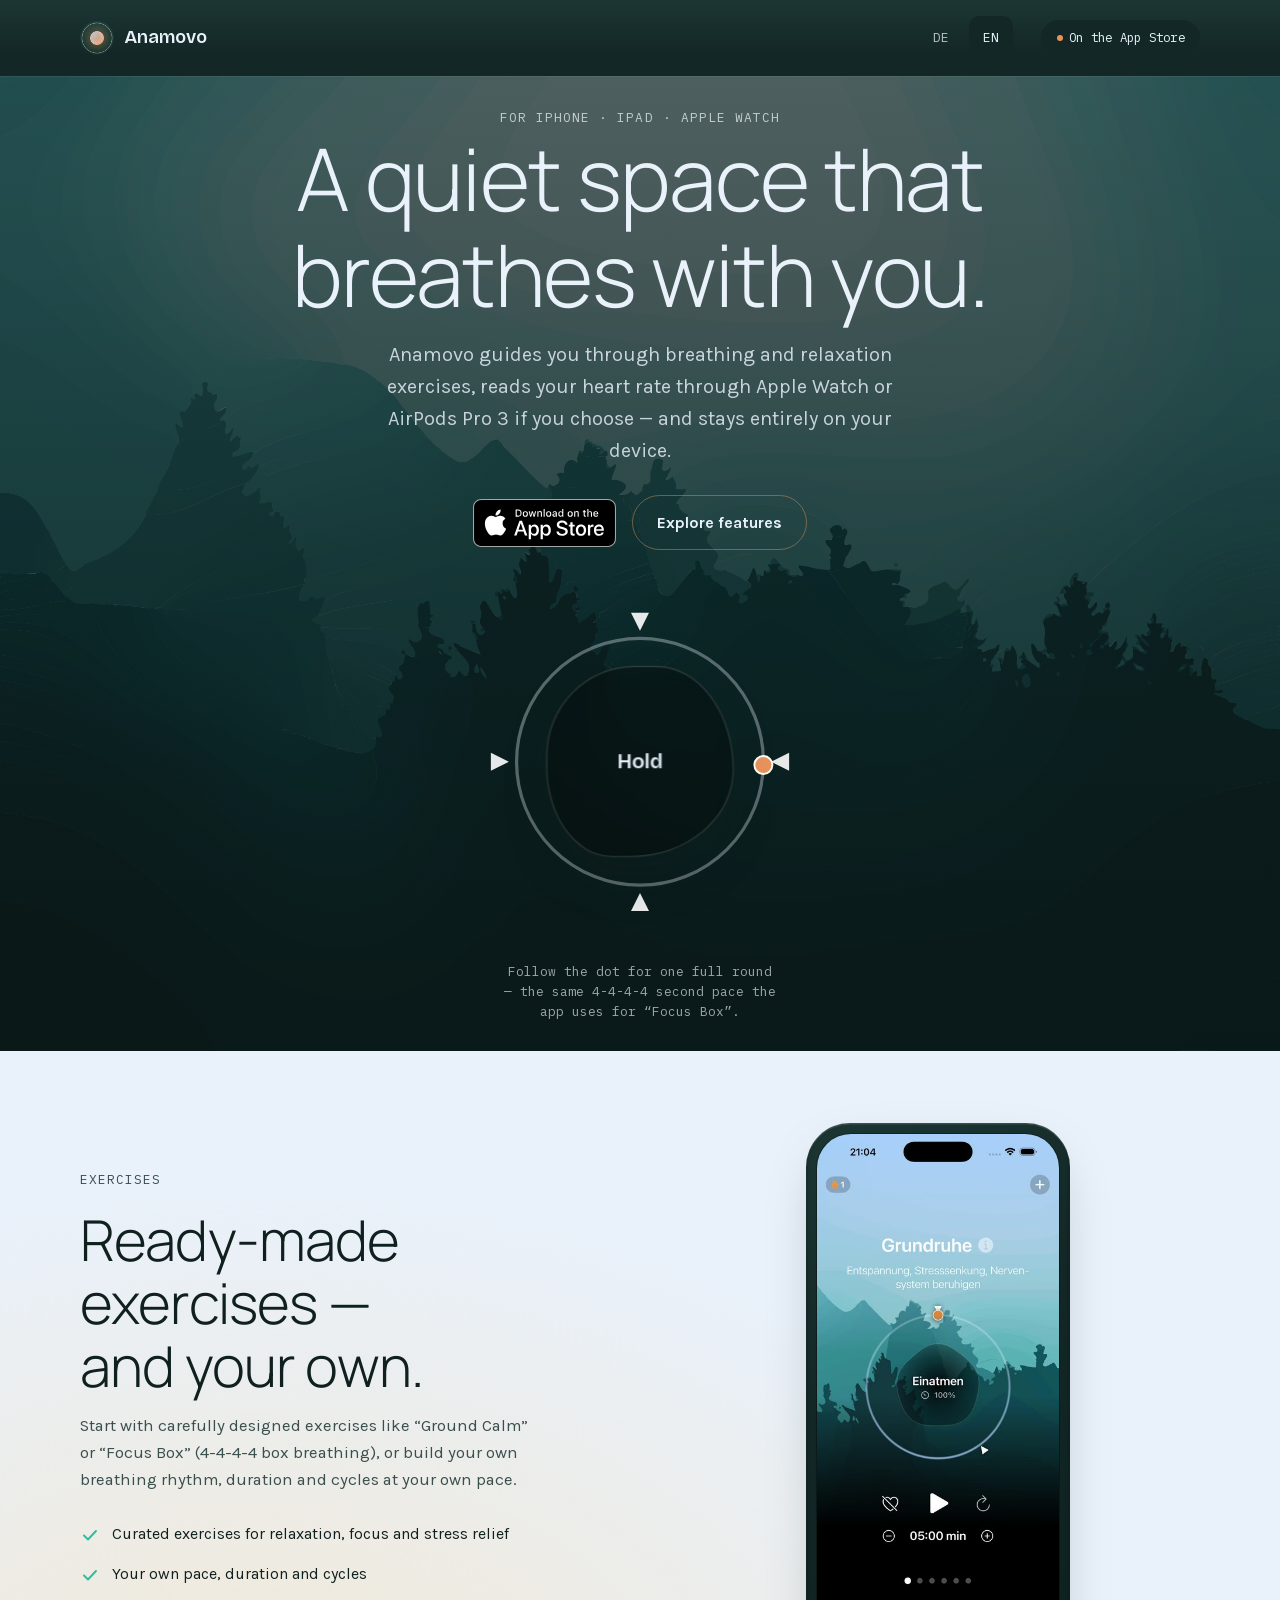
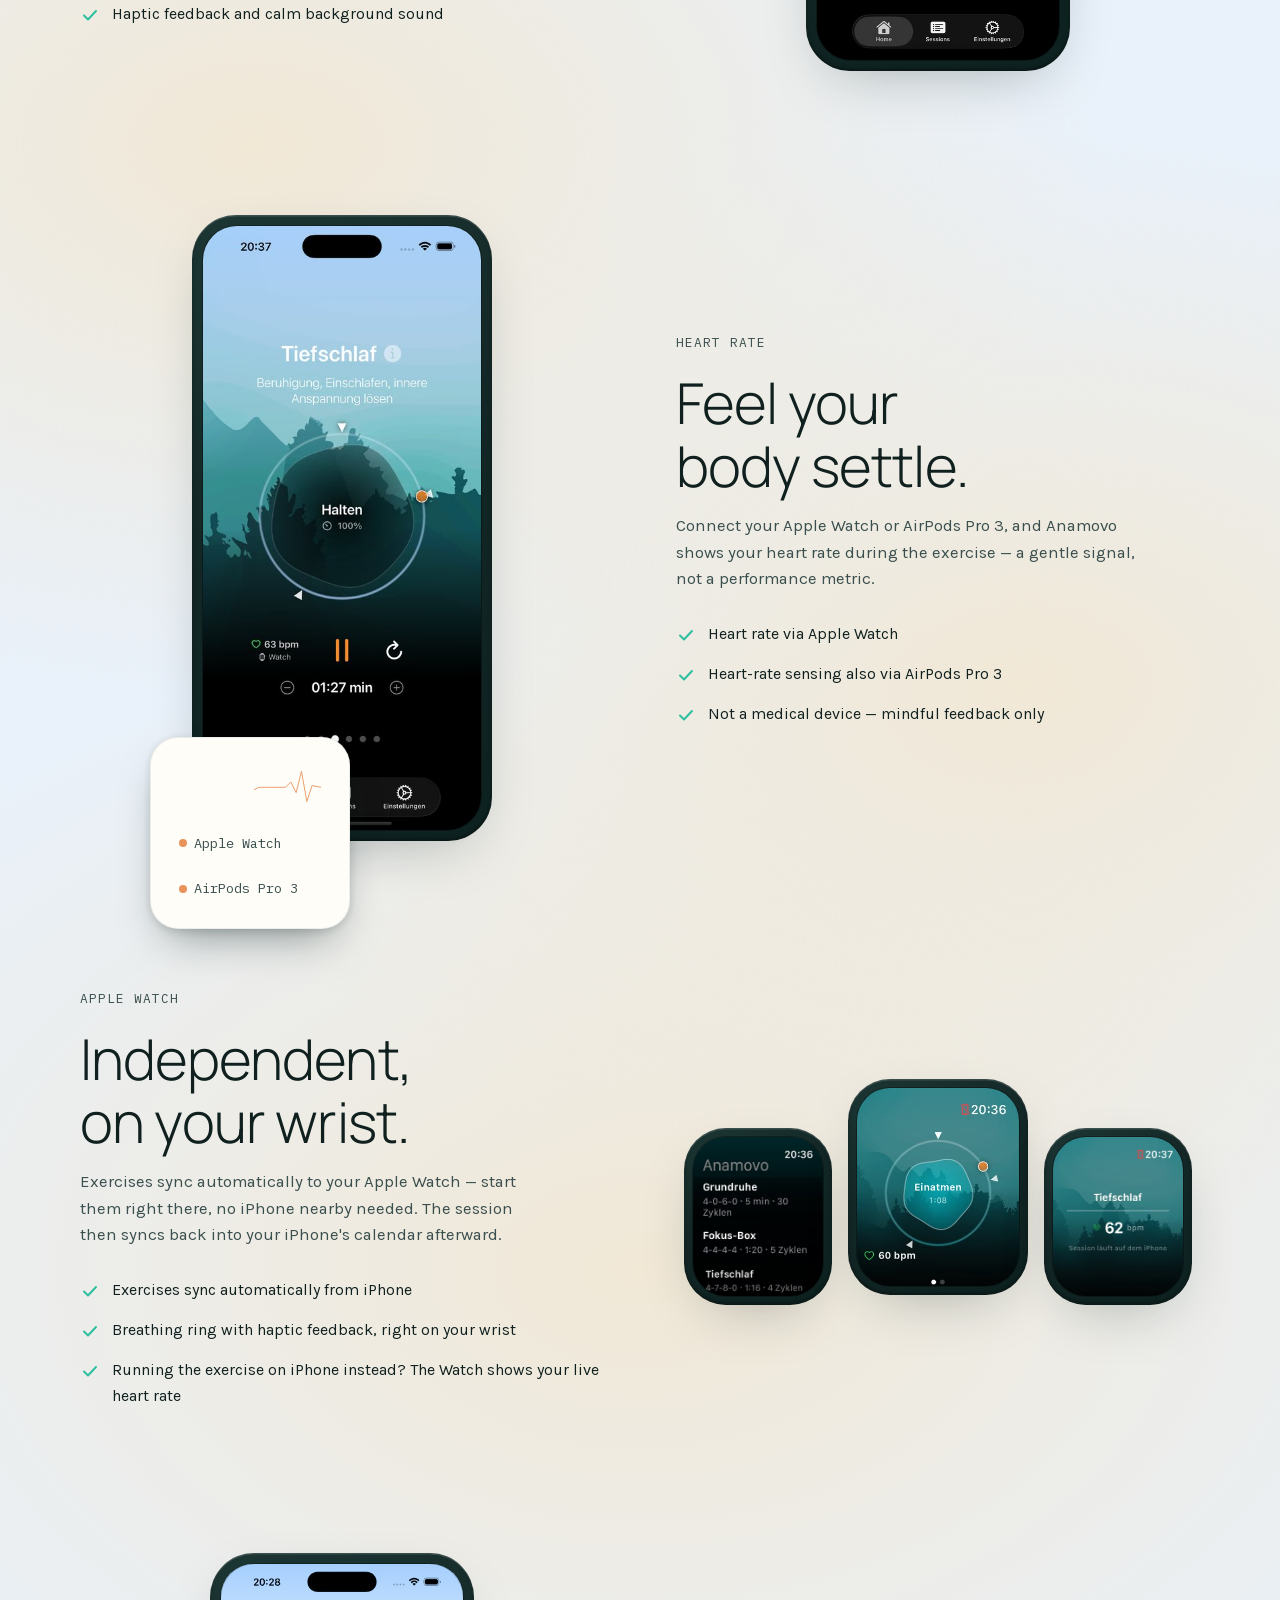
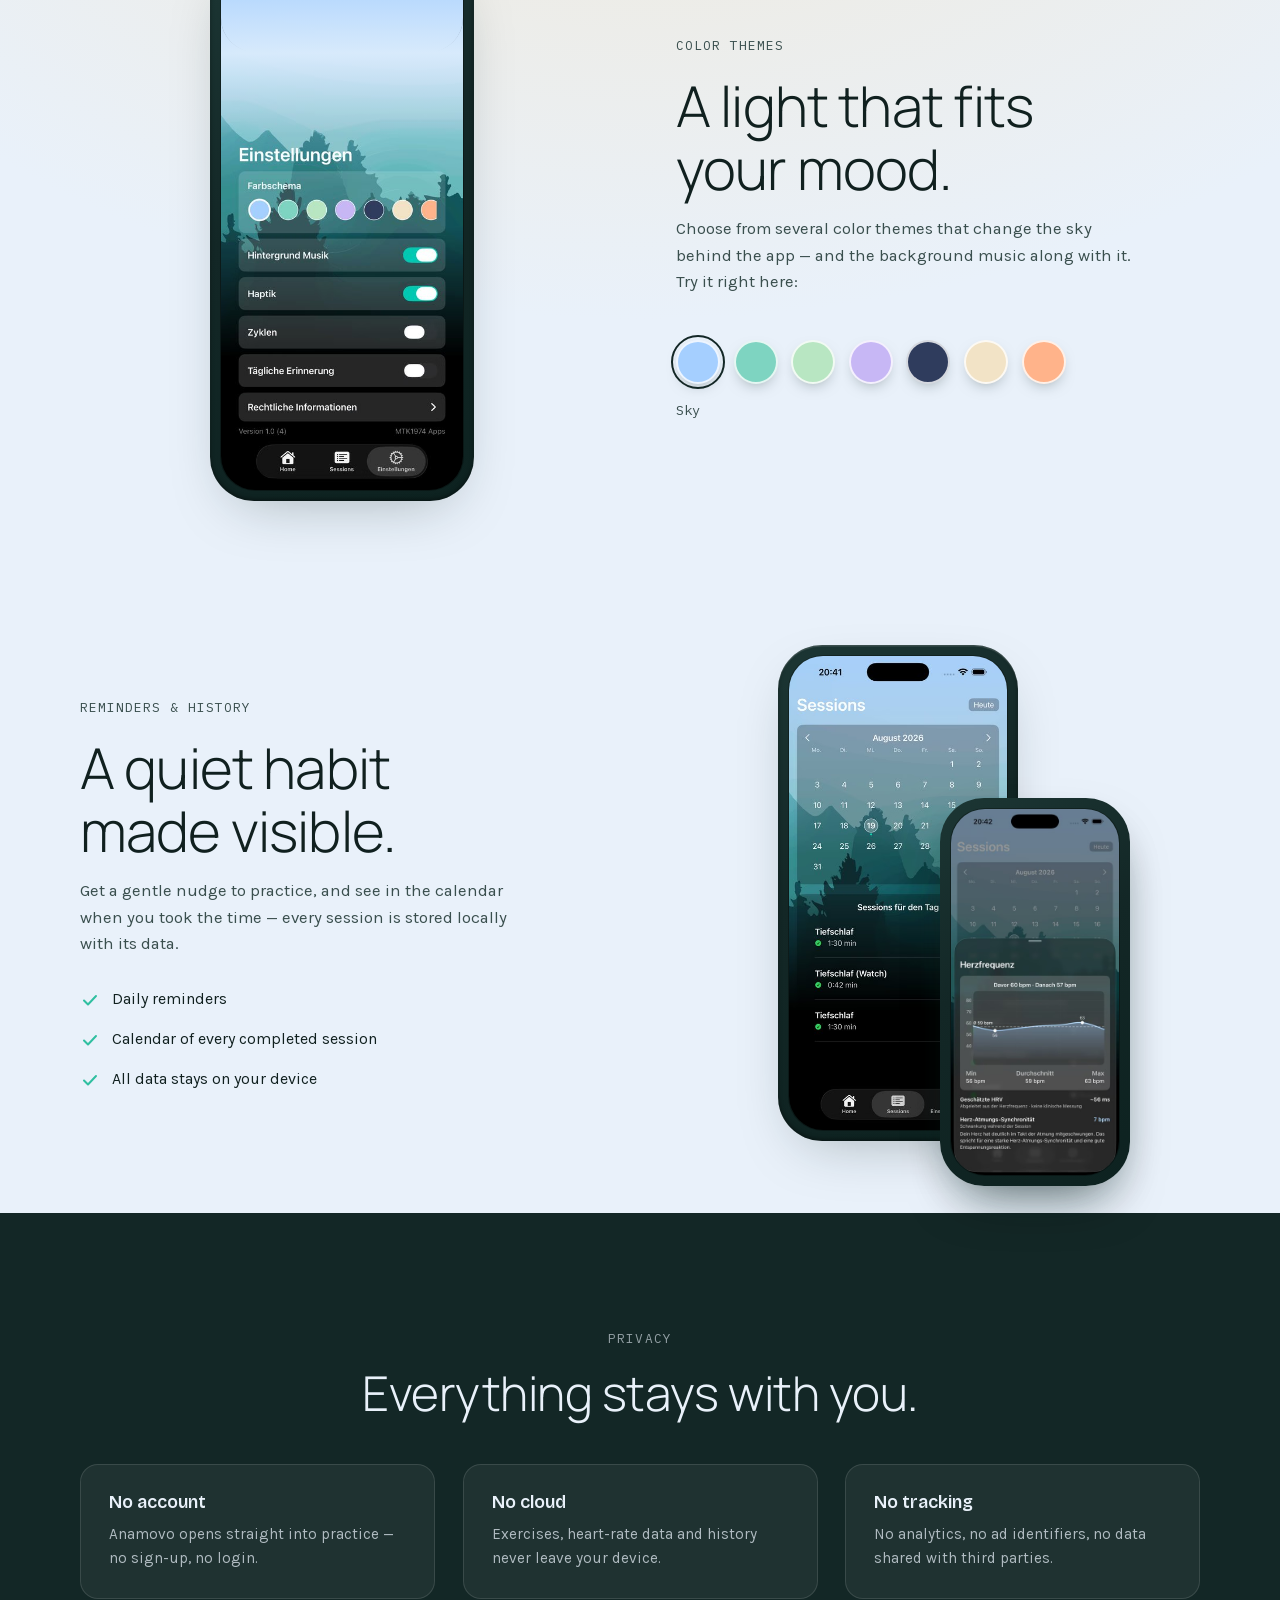
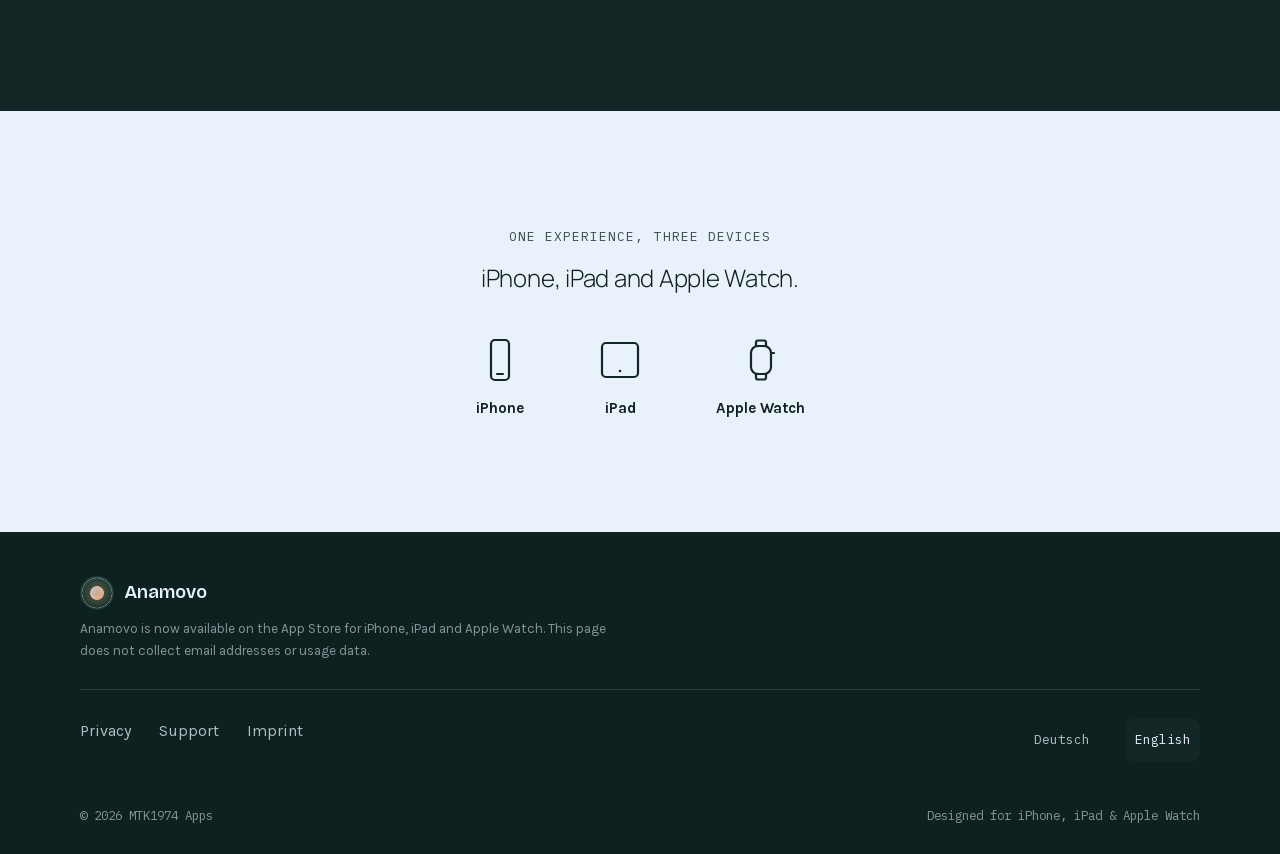
==== commit 232fc20d: "Add files via upload" ====
--- a/en/index.html
+++ b/en/index.html
@@ -47,7 +47,7 @@
 <link rel="preload" href="../assets/fonts/manrope-var-latin.woff2" as="font" type="font/woff2" crossorigin>
 <link rel="preload" href="../assets/fonts/karla-400-latin.woff2" as="font" type="font/woff2" crossorigin>
 <link rel="stylesheet" href="../assets/css/fonts.css?v=46">
-<link rel="stylesheet" href="../assets/css/styles.css?v=74">
+<link rel="stylesheet" href="../assets/css/styles.css?v=78">
 </head>
 <body data-glow-proto>
 <a class="skip-link" href="#content">Skip to content</a>
@@ -289,6 +289,6 @@
   </div>
 </footer>
 
-<script src="../assets/js/main.js?v=51"></script>
+<script src="../assets/js/main.js?v=55"></script>
 </body>
 </html>
--- a/assets/css/styles.css
+++ b/assets/css/styles.css
@@ -386,6 +386,7 @@
   box-shadow: var(--shadow-soft);
 }
 .breath-label {
+  display: inline-block;
   font-family: var(--font-display);
   font-weight: 600;
   font-size: 1.3rem;
@@ -644,7 +645,7 @@
   display: flex;
   gap: 0.85rem;
   flex-wrap: wrap;
-  margin-top: var(--space-3);
+  margin-top: var(--space-4);
 }
 .theme-swatch {
   width: 44px; height: 44px;
@@ -706,6 +707,7 @@
    Platforms
    ========================================================================== */
 .platforms { padding: var(--space-6) 0; text-align: center; }
+.platforms h2 { margin-top: var(--space-2); }
 .platform-row {
   margin-top: var(--space-4);
   display: flex;
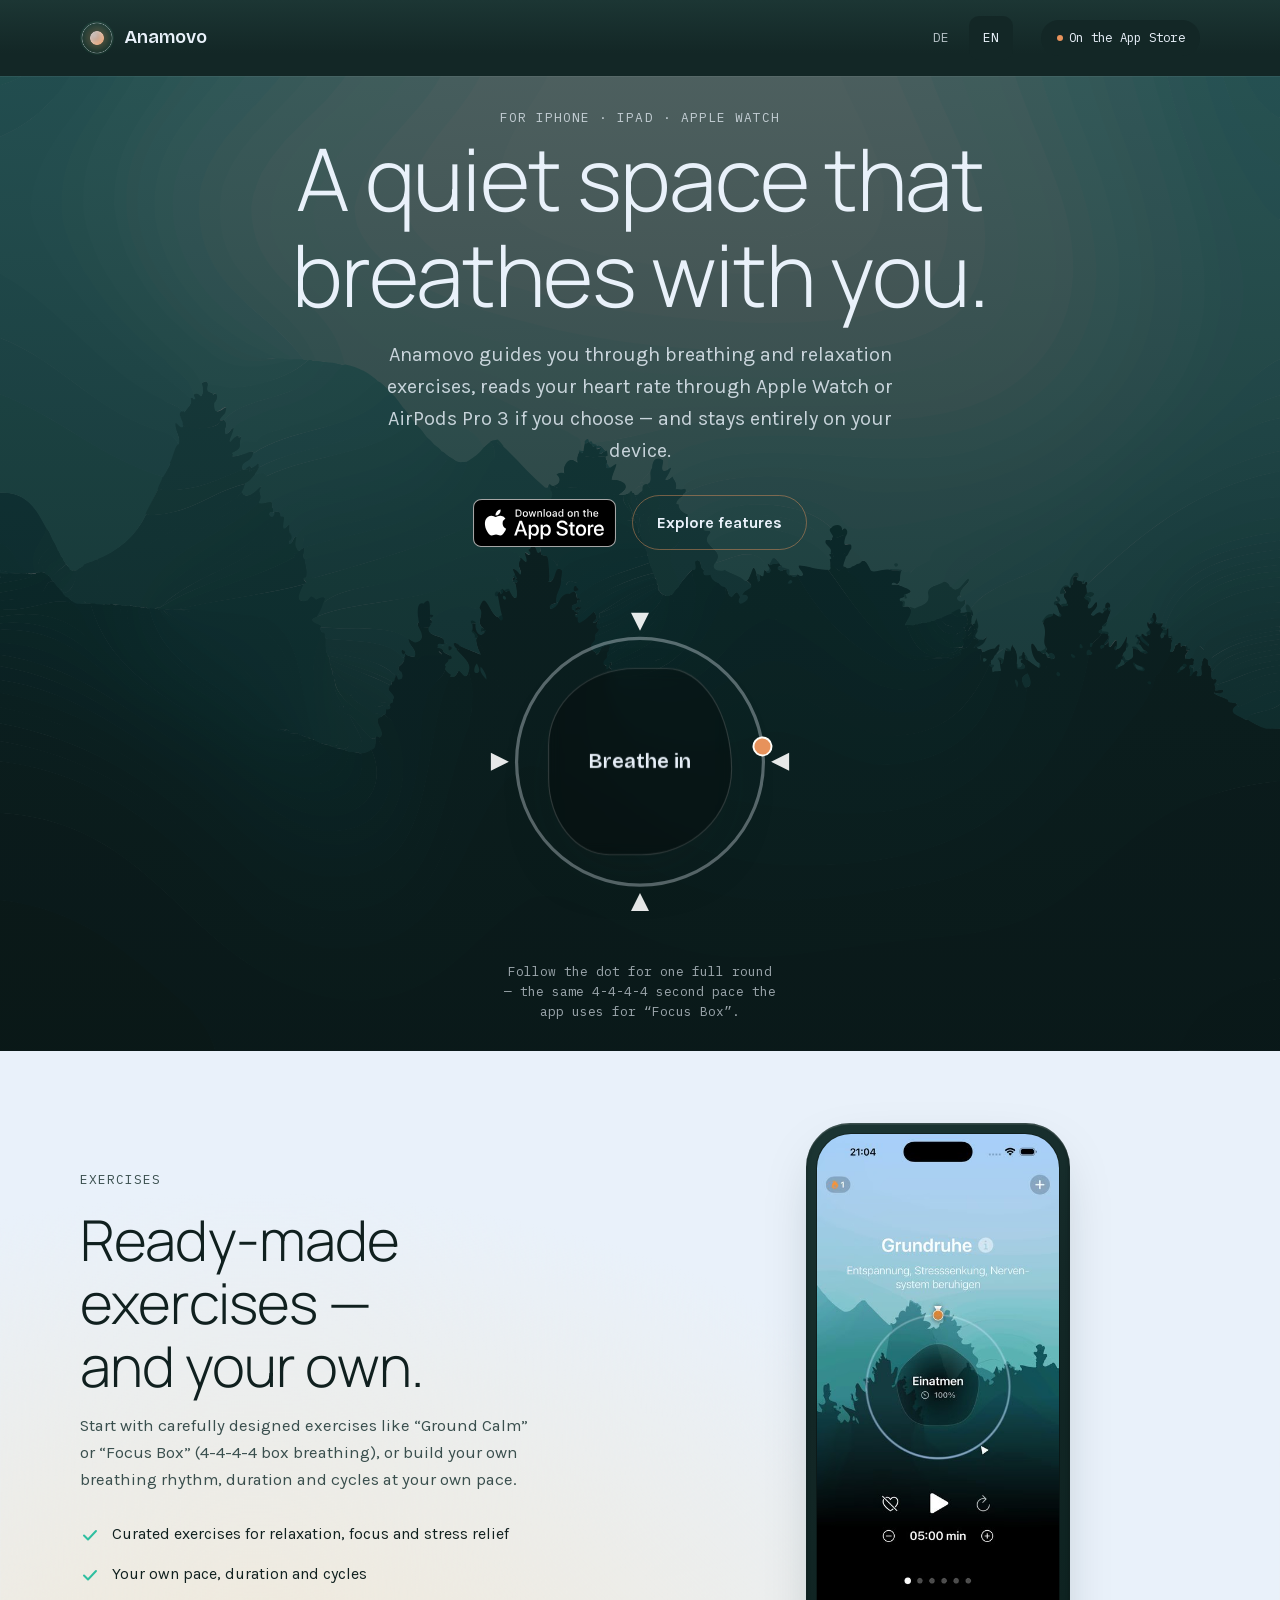
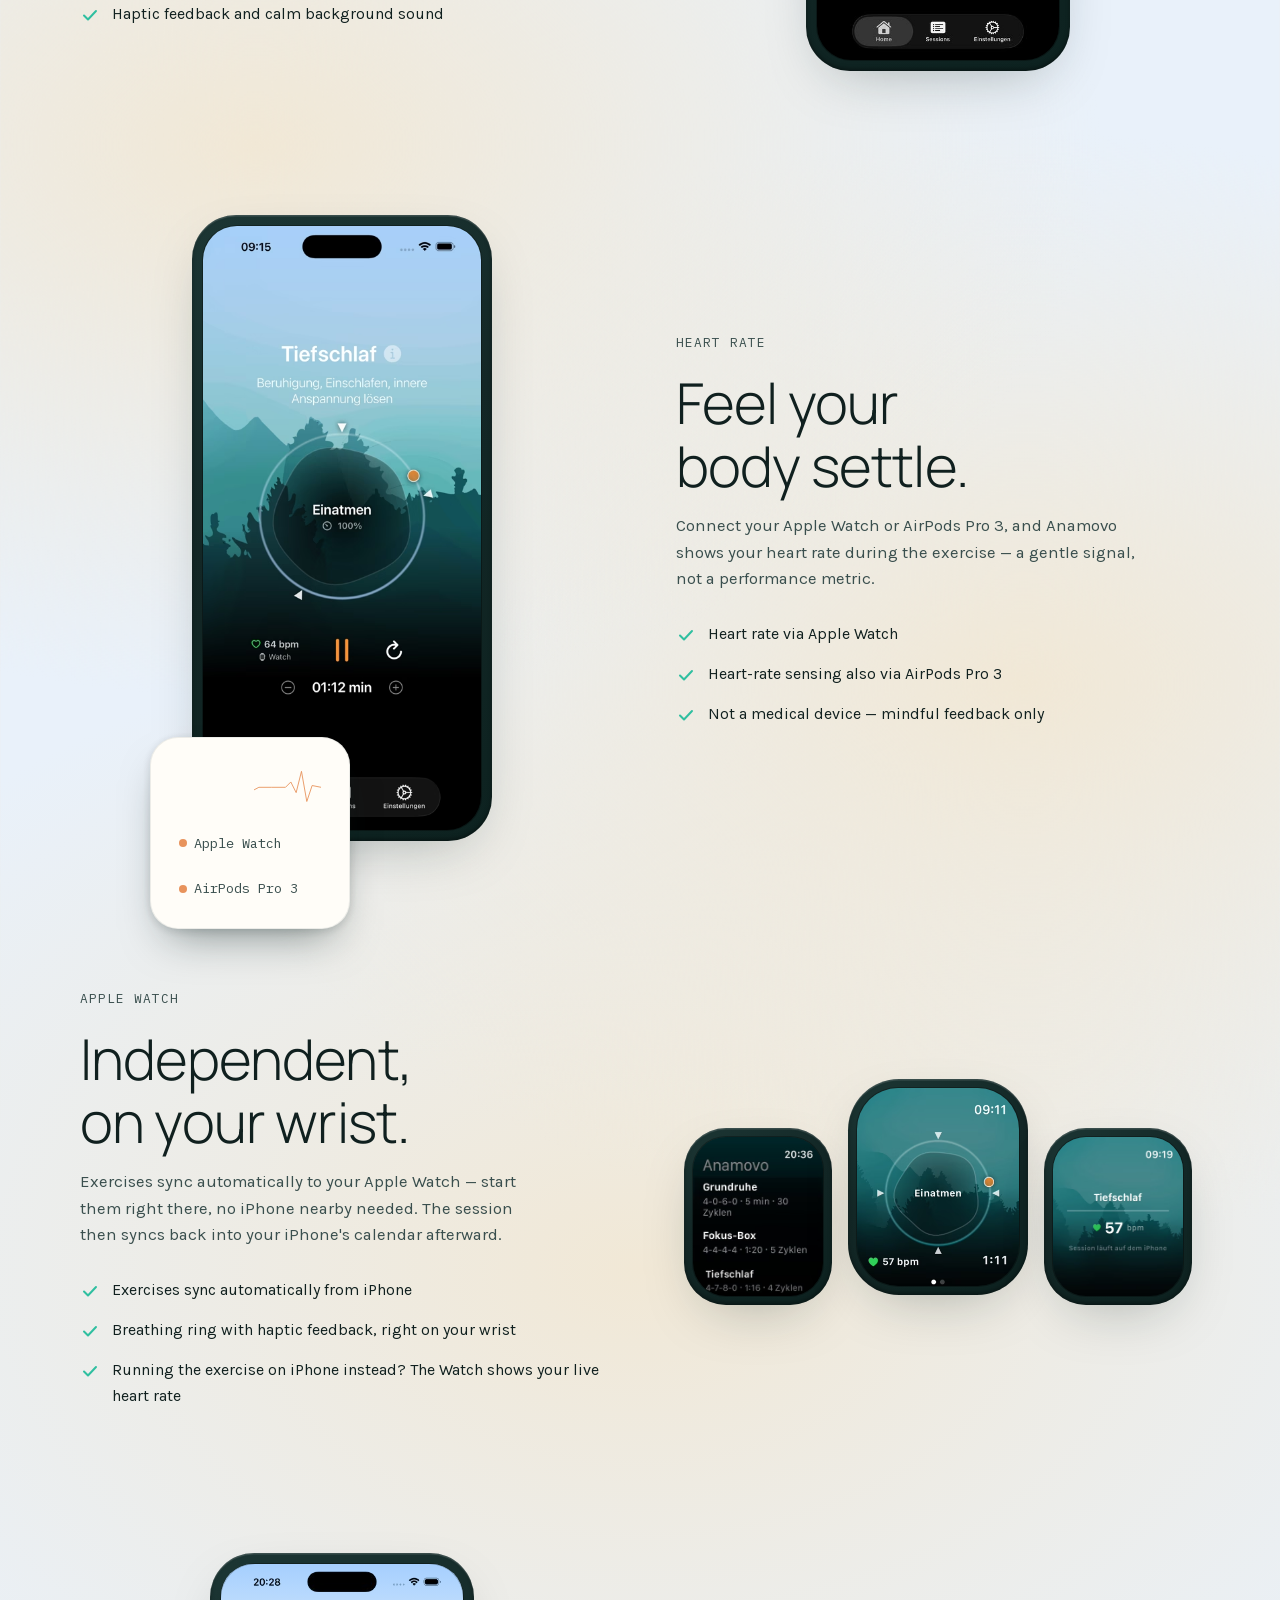
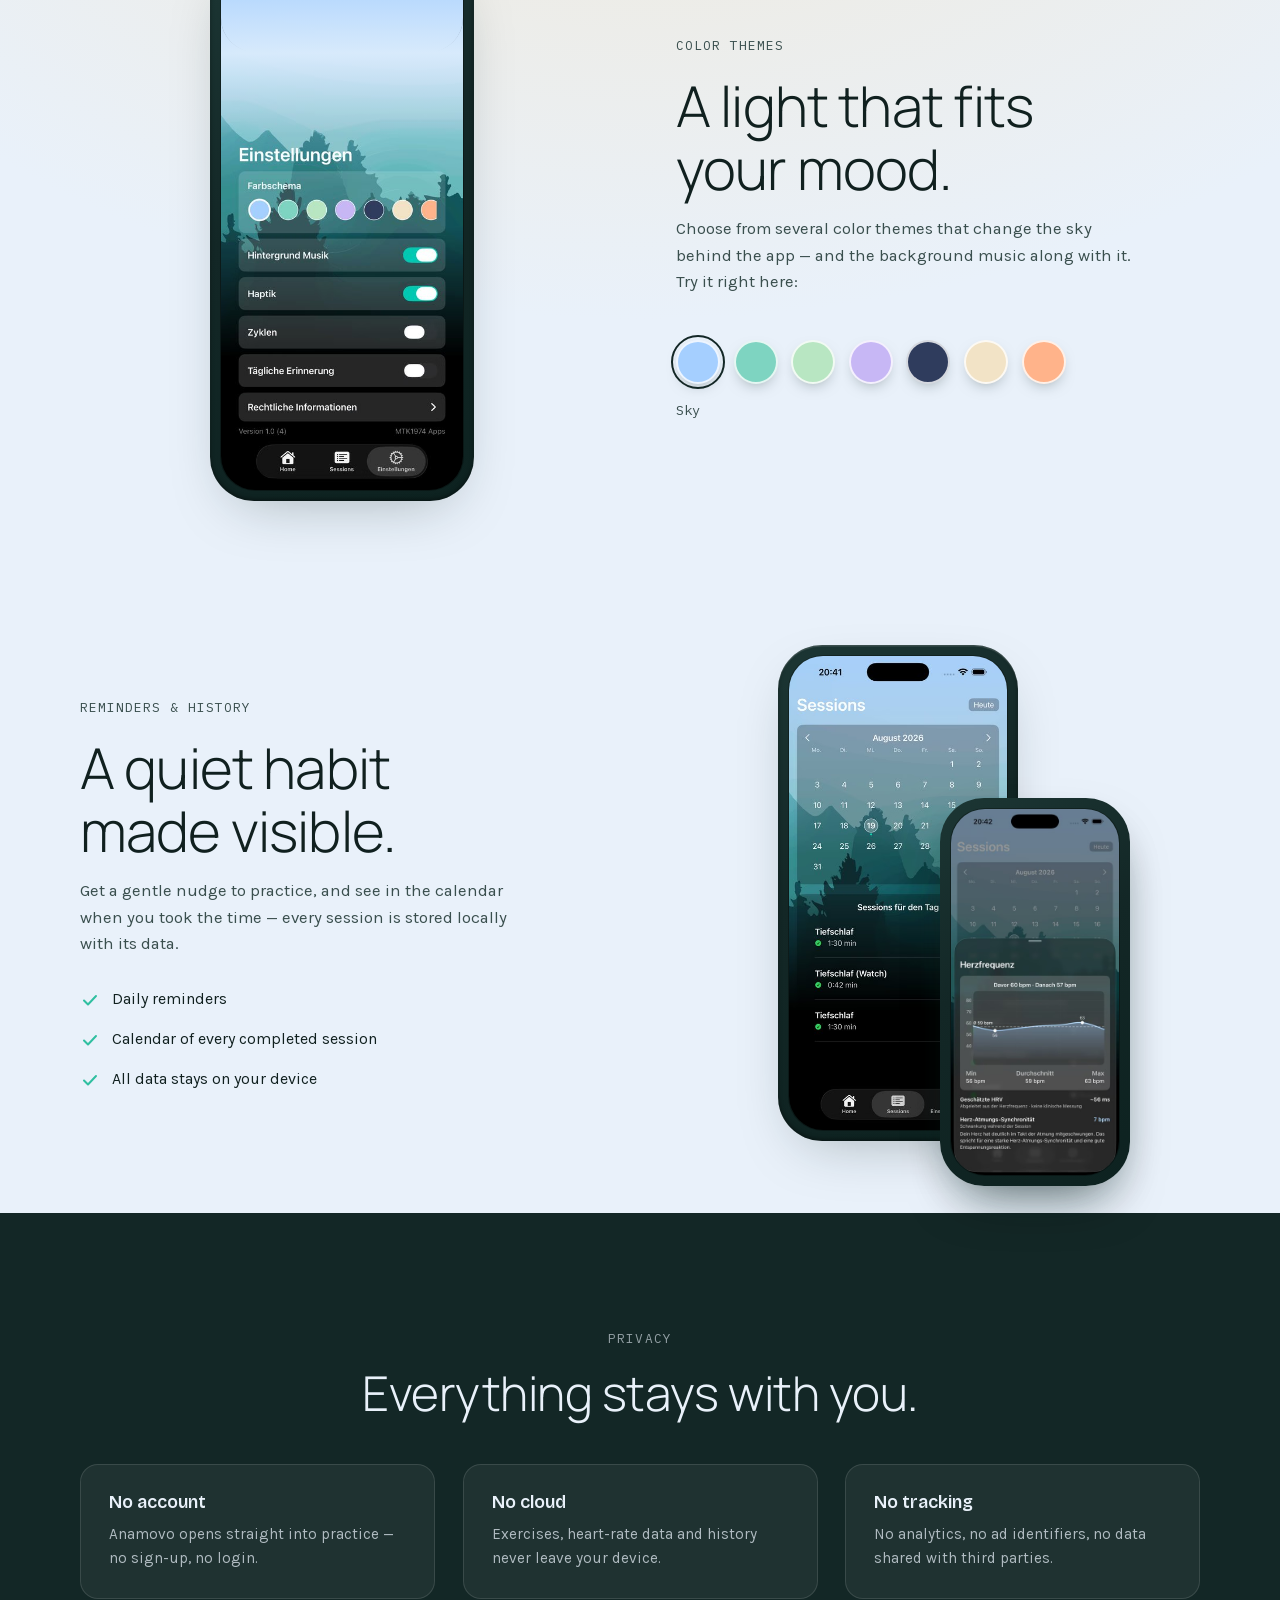
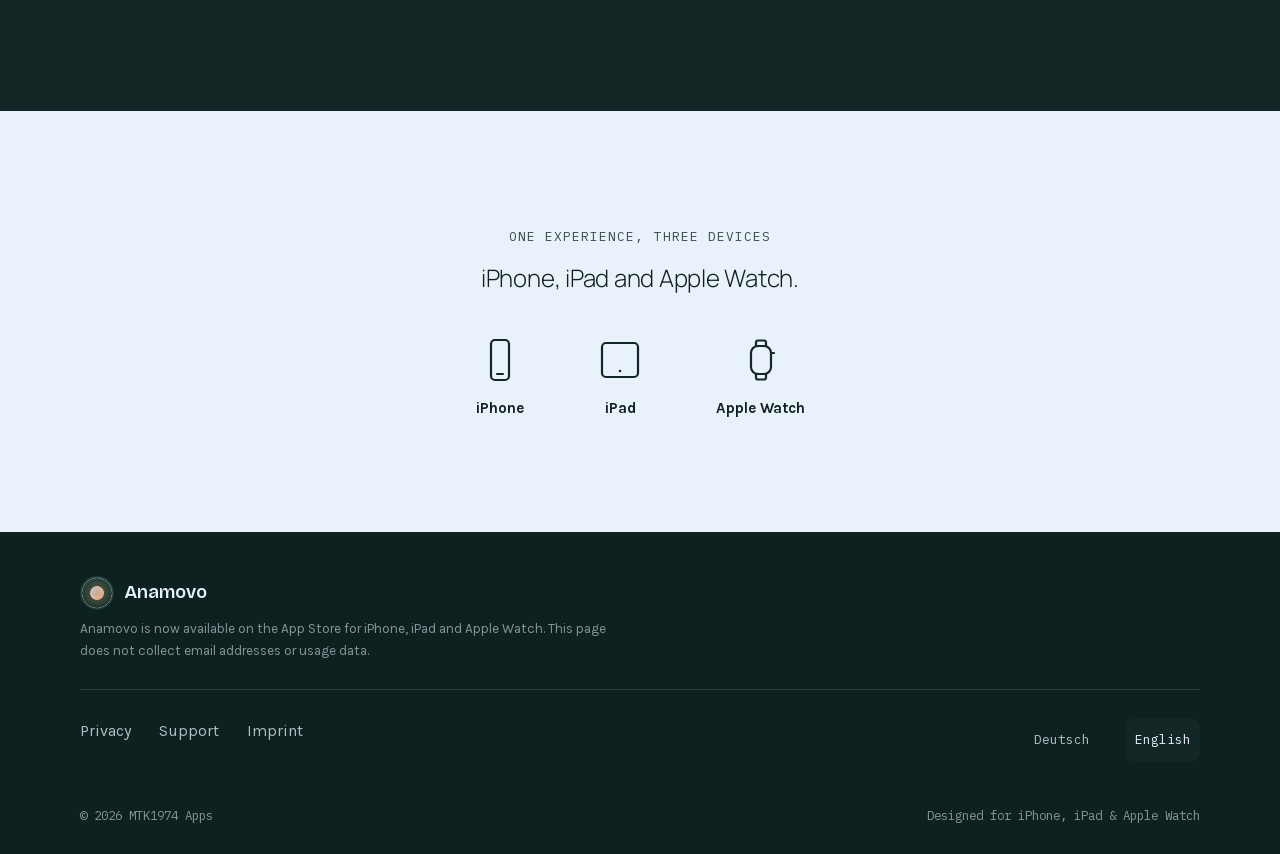
==== commit dbb8212f: "Add files via upload" ====
--- a/en/index.html
+++ b/en/index.html
@@ -47,7 +47,7 @@
 <link rel="preload" href="../assets/fonts/manrope-var-latin.woff2" as="font" type="font/woff2" crossorigin>
 <link rel="preload" href="../assets/fonts/karla-400-latin.woff2" as="font" type="font/woff2" crossorigin>
 <link rel="stylesheet" href="../assets/css/fonts.css?v=46">
-<link rel="stylesheet" href="../assets/css/styles.css?v=78">
+<link rel="stylesheet" href="../assets/css/styles.css?v=80">
 </head>
 <body data-glow-proto>
 <a class="skip-link" href="#content">Skip to content</a>
@@ -133,7 +133,7 @@
       </div>
       <div class="pulse-composition">
         <div class="device-frame">
-          <picture><source srcset="../assets/img/shot-heartrate.avif" type="image/avif"><img src="../assets/img/shot-heartrate.jpg" alt="Anamovo on iPhone: a running exercise with live heart rate (63 bpm) via Apple Watch." loading="lazy" width="414" height="900"></picture>
+          <picture><source srcset="../assets/img/shot-heartrate.avif?v=2" type="image/avif"><img src="../assets/img/shot-heartrate.jpg?v=2" alt="Anamovo on iPhone: the &quot;Deep Sleep&quot; exercise running with live heart rate (64 bpm) via Apple Watch." loading="lazy" width="414" height="900"></picture>
         </div>
         <div class="pulse-panel" aria-hidden="true">
           <svg viewBox="0 0 400 120" preserveAspectRatio="none">
@@ -165,10 +165,10 @@
           <picture><source srcset="../assets/img/shot-watch-list.avif" type="image/avif"><img src="../assets/img/shot-watch-list.jpg" alt="Anamovo on Apple Watch: list of exercises synced from iPhone." loading="lazy" width="300" height="367"></picture>
         </div>
         <div class="watch-frame">
-          <picture><source srcset="../assets/img/shot-watch-run.avif" type="image/avif"><img src="../assets/img/shot-watch-run.jpg" alt="Anamovo on Apple Watch: a running breathing exercise with ring and live heart rate, independent of iPhone." loading="lazy" width="300" height="367"></picture>
+          <picture><source srcset="../assets/img/shot-watch-run.avif?v=2" type="image/avif"><img src="../assets/img/shot-watch-run.jpg?v=2" alt="Anamovo on Apple Watch: a running breathing exercise with ring and live heart rate, independent of iPhone." loading="lazy" width="300" height="367"></picture>
         </div>
         <div class="watch-frame">
-          <picture><source srcset="../assets/img/shot-watch-companion.avif" type="image/avif"><img src="../assets/img/shot-watch-companion.jpg" alt="Apple Watch as a heart-rate companion display while an exercise runs on iPhone." loading="lazy" width="300" height="367"></picture>
+          <picture><source srcset="../assets/img/shot-watch-companion.avif?v=2" type="image/avif"><img src="../assets/img/shot-watch-companion.jpg?v=2" alt="Apple Watch as a heart-rate companion display while an exercise runs on iPhone." loading="lazy" width="300" height="367"></picture>
         </div>
       </div>
     </div>
--- a/assets/css/styles.css
+++ b/assets/css/styles.css
@@ -544,8 +544,8 @@
 /* ---- Watch device frame: rounded-square case, no notch, real screenshots ---- */
 .watch-frame {
   position: relative;
-  width: 148px;
-  border-radius: 42px;
+  width: min(148px, 26vw);
+  border-radius: 28.4% / 23.7%;
   padding: 9px;
   background: linear-gradient(150deg, #1c3634, var(--pine-shadow) 42%, var(--pine-shadow-2));
   box-shadow:
@@ -554,7 +554,7 @@
     inset 0 -2px 4px rgba(0, 0, 0, 0.4);
 }
 .watch-frame img {
-  border-radius: 33px;
+  border-radius: 25.4% / 20.8%;
   display: block;
   width: 100%;
   height: auto;
@@ -565,8 +565,9 @@
   display: flex;
   align-items: flex-end;
   gap: 16px;
-}
-.watch-frame-row .watch-frame:nth-child(2) { width: 180px; transform: translateY(-10px); }
+  max-width: 100%;
+}
+.watch-frame-row .watch-frame:nth-child(2) { width: min(180px, 32vw); transform: translateY(-10px); }
 .watch-frame-caption {
   margin-top: 0.6rem;
   text-align: center;
@@ -904,4 +905,5 @@
 @media (max-width: 560px) {
   .pill-badge { display: none; }
   .platform-row { gap: var(--space-3); }
-}
+  .watch-frame-row { gap: 8px; }
+}
